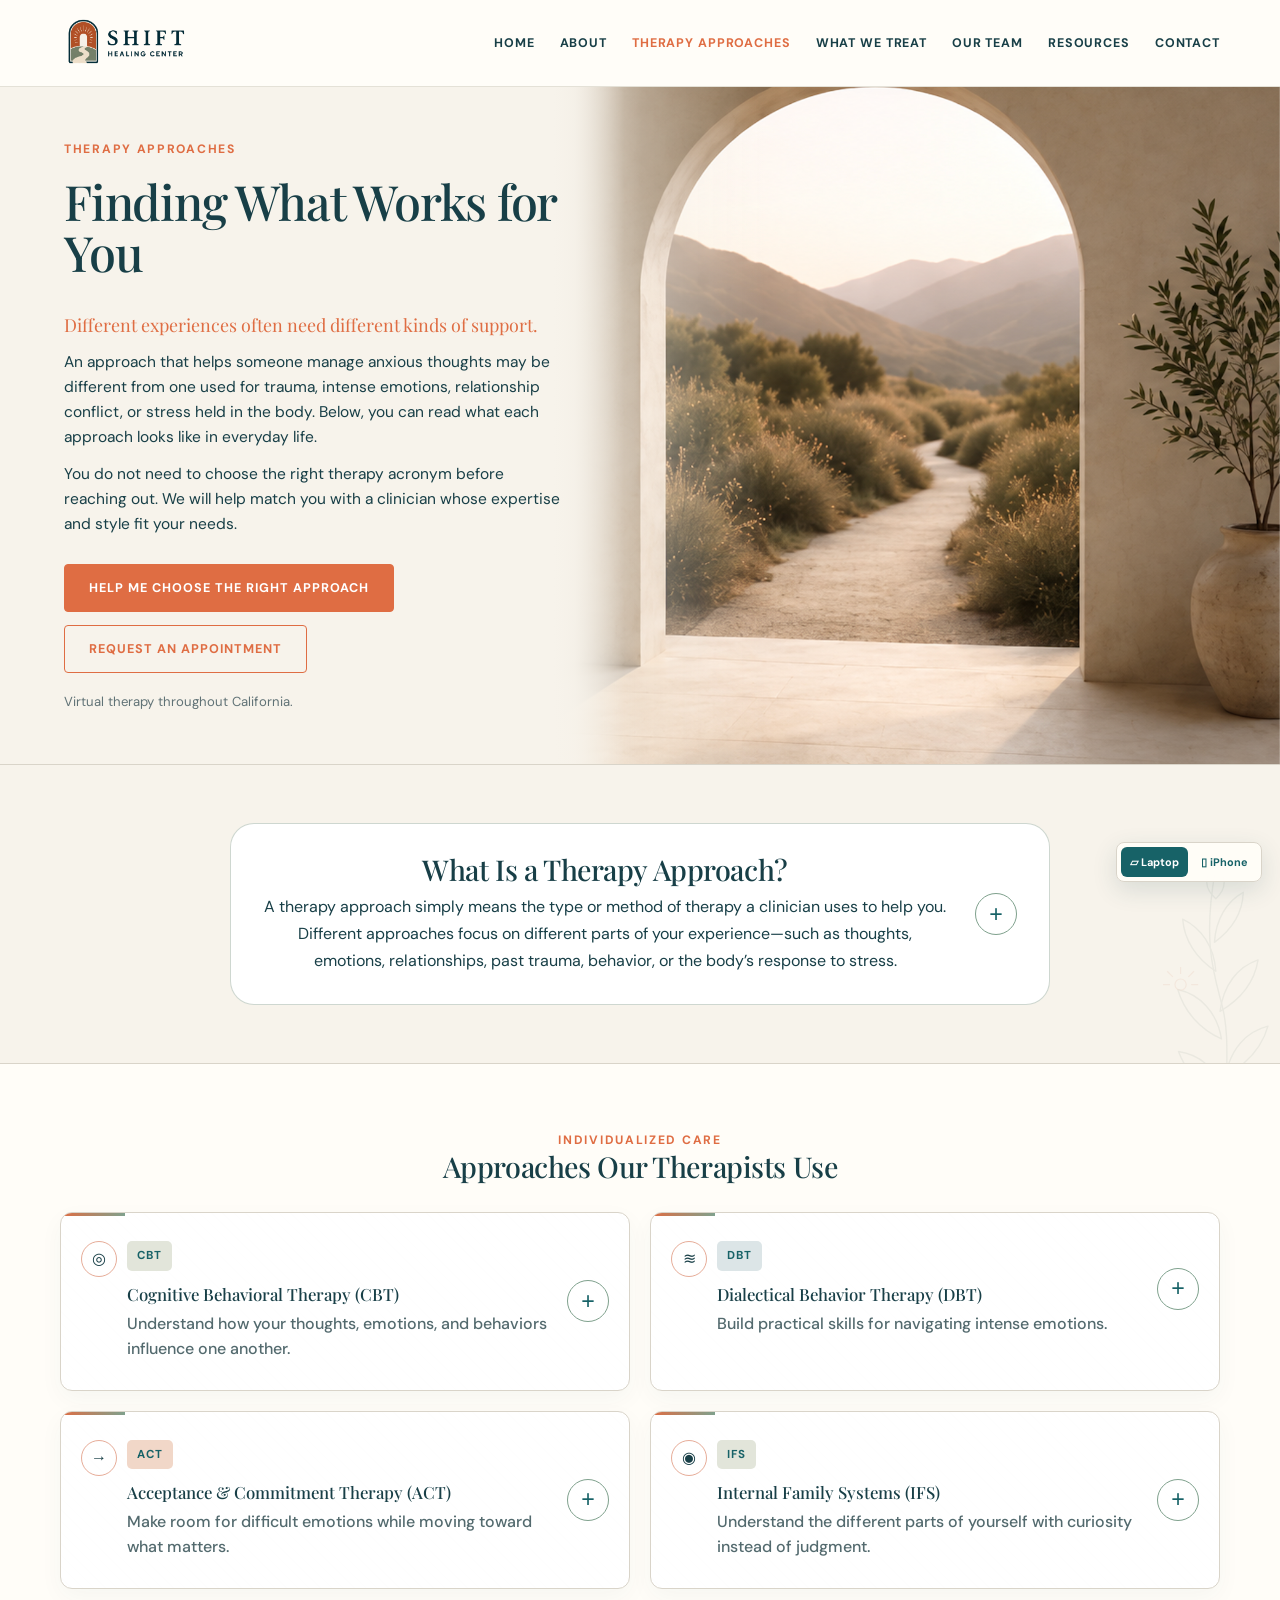
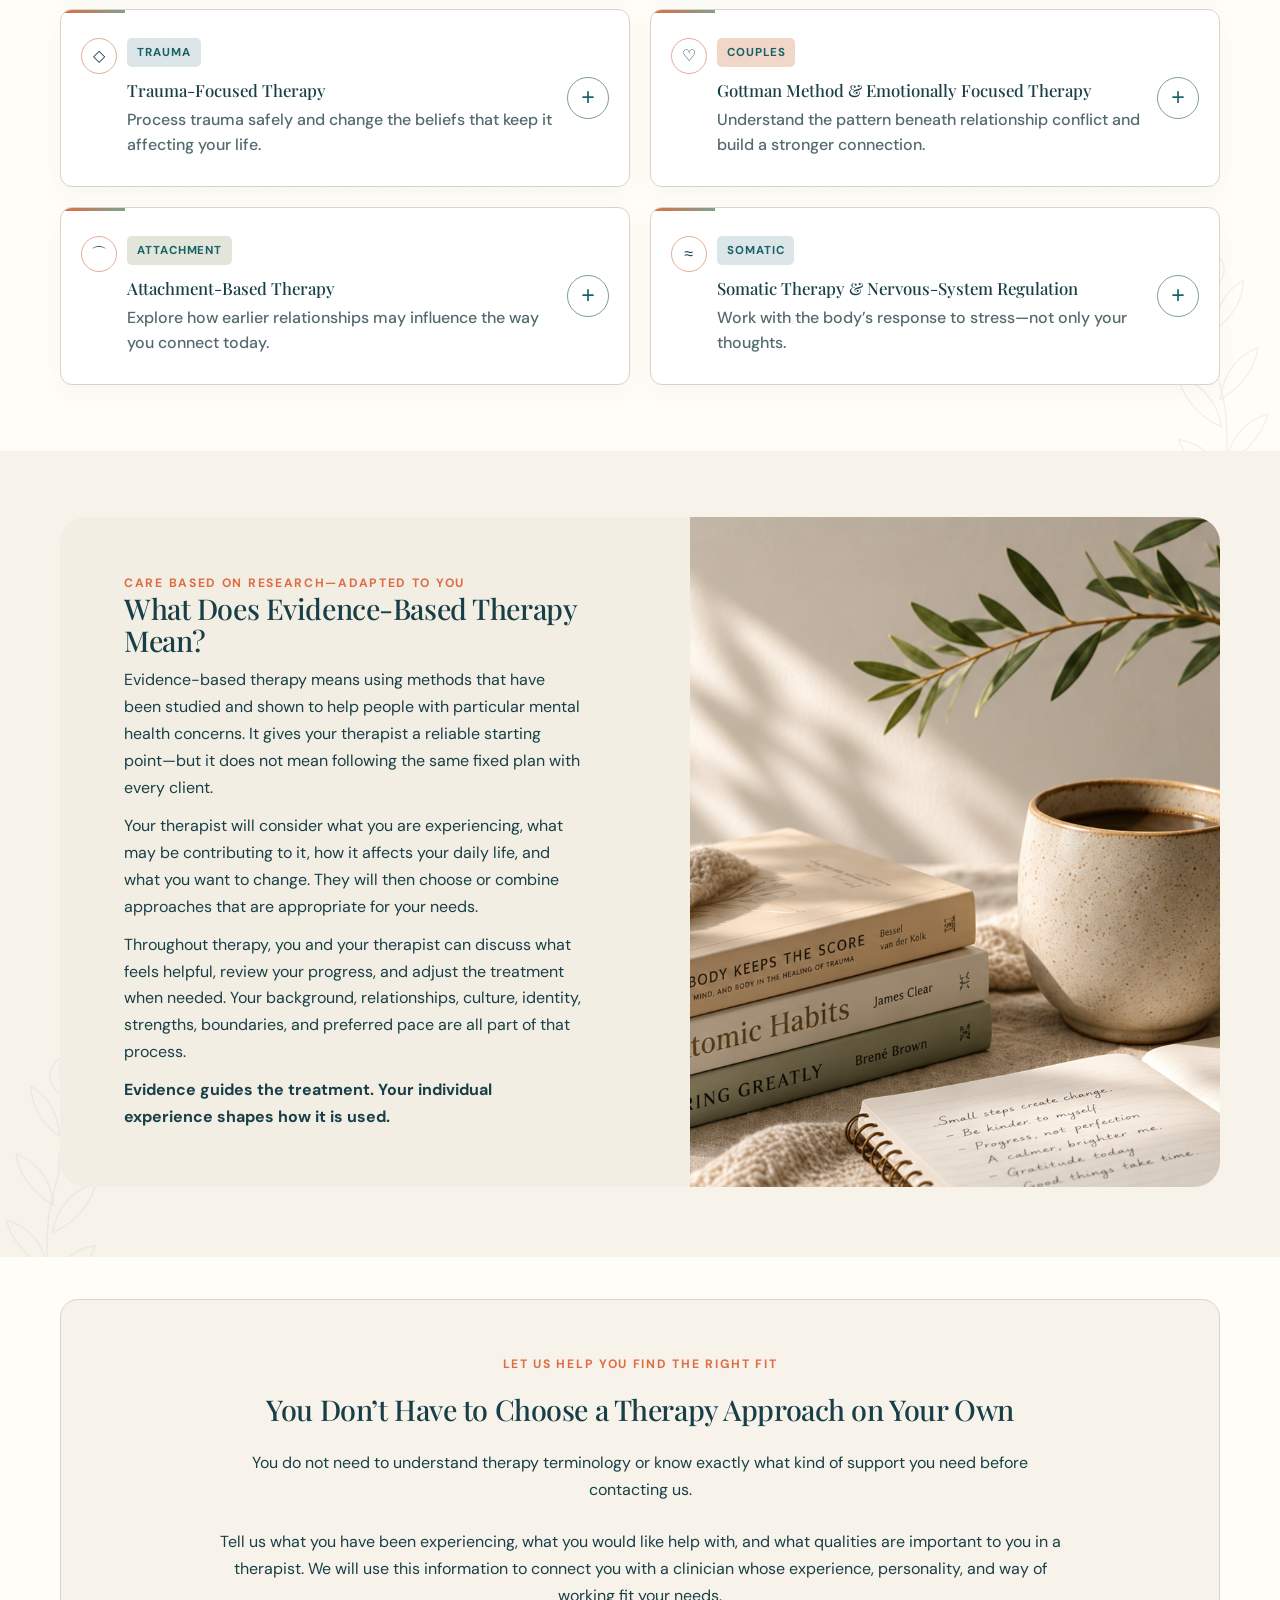
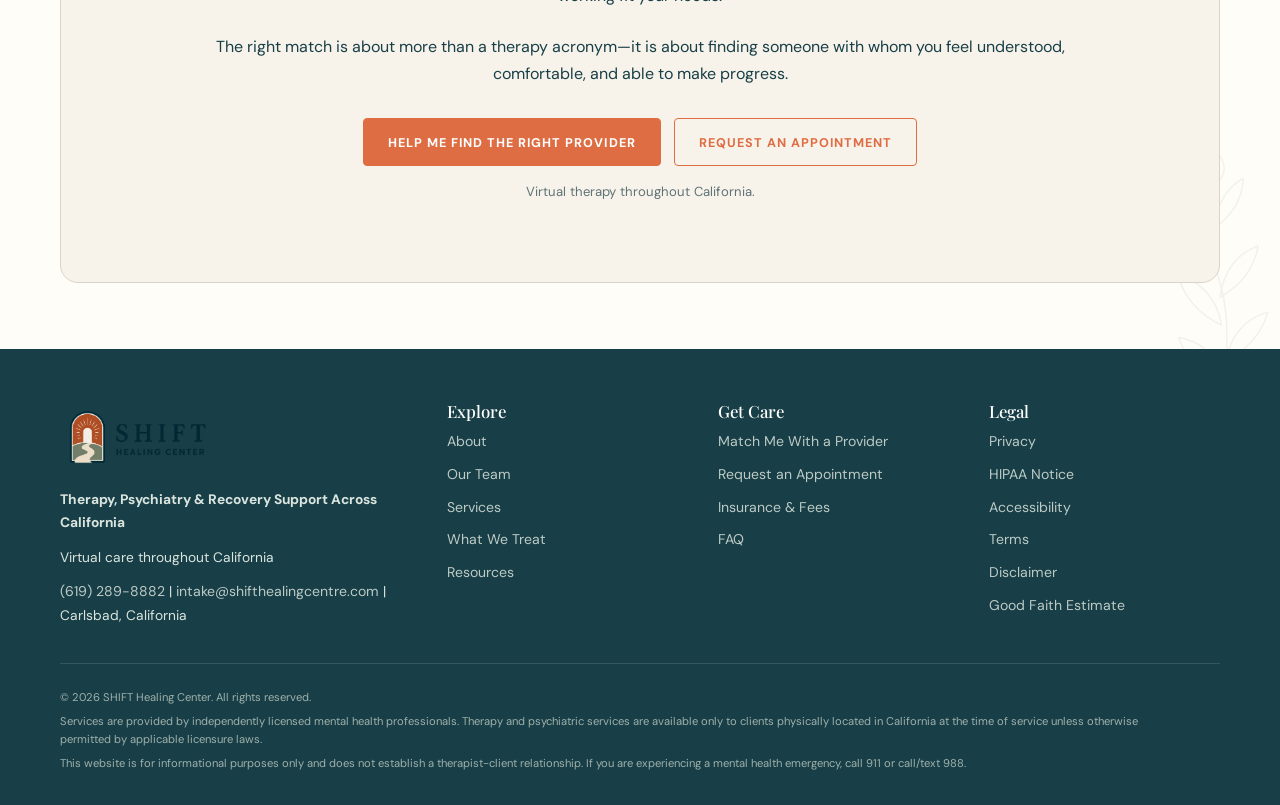
==== services.html @ 118eca36 "Add files via upload" ====
<!doctype html><html lang="en"><head><meta charset="UTF-8"><meta name="viewport" content="width=device-width,initial-scale=1"><meta name="description" content="Evidence-based therapy approaches personalized to you at SHIFT Healing Center."><title>Therapy Approaches | SHIFT Healing Center</title><link rel="stylesheet" href="styles.css"><style>
/* Therapy Approaches page only */
.approach-hero{padding:0;background:#f7f3eb}.approach-hero-grid{width:min(1600px,100%);min-height:620px;grid-template-columns:1fr 1.05fr;gap:0}.approach-hero-grid>div:first-child{position:relative;z-index:2;display:flex;flex-direction:column;justify-content:center;padding:52px clamp(34px,5vw,82px);background:linear-gradient(90deg,#f7f3eb 0%,#f7f3eb 82%,rgba(247,243,235,.86) 92%,rgba(247,243,235,0) 100%)}.approach-hero h1{max-width:680px;margin:17px 0 22px;font-size:clamp(2.7rem,3.8vw,4.25rem)!important;line-height:1.03}.approach-hero .lead{font-size:1.12rem}.approach-hero p{max-width:650px;font-size:.97rem;line-height:1.62}.approach-hero .actions{margin-top:27px}.approach-hero .availability{margin-top:18px;font-size:.82rem}.approach-hero .image-therapy{position:relative;z-index:1;width:calc(100% + 70px);margin-left:-70px;height:100%;min-height:620px;border-radius:0;background-image:linear-gradient(90deg,#f7f3eb 0%,rgba(247,243,235,.45) 12%,rgba(247,243,235,0) 29%),url('assets/3.png');background-position:center;background-size:cover;box-shadow:none}.intro-band{padding:58px 0}.therapy-intro{border:1px solid rgba(126,151,132,.38);border-radius:24px;background:#fff;padding:0 32px}.therapy-intro summary{position:relative;cursor:pointer;list-style:none;padding:30px 70px 30px 0}.therapy-intro summary::-webkit-details-marker{display:none}.therapy-intro h2{margin:0 0 8px}.therapy-intro .intro-summary{margin:0;max-width:850px}.therapy-intro .accordion-mark,.approach-card .accordion-mark{display:grid;place-items:center;width:42px;height:42px;border:1.5px solid var(--sage);border-radius:50%;line-height:1;position:absolute;right:0;top:50%;transform:translateY(-50%);font-family:Arial,sans-serif;font-size:1.45rem}.therapy-intro[open] .accordion-mark,.approach-card[open] .accordion-mark{transform:translateY(-50%) rotate(45deg)}.therapy-intro-body{padding:0 70px 30px 0;max-width:960px}.therapy-intro-body p{margin:0 0 16px}.approach-card summary{position:relative;padding-left:66px}.therapy-icon{position:absolute;left:20px;top:28px;display:grid;place-items:center;width:34px;height:34px;border:1px solid rgba(210,104,68,.55);border-radius:50%;color:var(--orange);font-size:1rem}.approach-card .accordion-mark{right:20px}.approach-body ul{margin:16px 0;padding-left:20px}.approach-body li{margin:7px 0;color:#526a6e}.approach-body p{margin-top:13px}.approach-body .closing{font-weight:600;color:var(--teal)}.approach-body .text-link{margin-top:17px}.evidence{padding-bottom:70px}.evidence .story-grid{align-items:stretch;overflow:hidden;border-radius:26px;background:#f3eee4}.evidence .story-grid>div:first-child{padding:56px clamp(30px,5vw,72px)}.evidence .image-detail{min-height:560px;height:100%;border-radius:0;background-image:url('assets/4.png');background-size:cover;background-position:center}.section:last-of-type{padding-top:42px}.section:last-of-type .cta-box{padding-top:54px;padding-bottom:54px}.section:last-of-type .cta-box .eyebrow{margin-bottom:20px}.section:last-of-type .cta-box h2{margin-bottom:24px}.section:last-of-type .cta-box p{max-width:850px;margin-left:auto;margin-right:auto}
.approach-card summary:before{position:absolute;left:20px;top:28px;display:grid;place-items:center;width:34px;height:34px;border:1px solid rgba(210,104,68,.55);border-radius:50%;color:var(--orange);font:1rem/1 Arial,sans-serif}.approach-card:nth-child(1) summary:before{content:'◎'}.approach-card:nth-child(2) summary:before{content:'≋'}.approach-card:nth-child(3) summary:before{content:'→'}.approach-card:nth-child(4) summary:before{content:'◉'}.approach-card:nth-child(5) summary:before{content:'◇'}.approach-card:nth-child(6) summary:before{content:'♡'}.approach-card:nth-child(7) summary:before{content:'⌒'}.approach-card:nth-child(8) summary:before{content:'≈'}
@media(max-width:900px){.approach-hero-grid{grid-template-columns:1fr;min-height:0}.approach-hero-grid>div:first-child{padding:46px 28px;background:linear-gradient(180deg,#f7f3eb 0%,#f7f3eb 88%,rgba(247,243,235,0) 100%)}.approach-hero .image-therapy{width:100%;margin:-25px 0 0;min-height:430px;background-image:linear-gradient(180deg,#f7f3eb 0%,rgba(247,243,235,0) 25%),url('assets/3.png')}.approach-grid{grid-template-columns:1fr}.evidence .story-grid{grid-template-columns:1fr}.evidence .image-detail{min-height:420px}}
@media(max-width:560px){.approach-hero-grid>div:first-child{padding:36px 20px}.approach-hero h1{font-size:2.35rem!important}.approach-hero .image-therapy{min-height:300px}.intro-band{padding:42px 0}.therapy-intro{padding:0 20px;border-radius:18px}.therapy-intro summary{padding:24px 52px 24px 0}.therapy-intro-body{padding:0 0 22px}.therapy-intro .accordion-mark{width:36px;height:36px}.approach-card summary{padding-left:54px}.therapy-icon{left:12px}.approach-card .accordion-mark{right:12px}.evidence .story-grid>div:first-child{padding:38px 24px}.evidence .image-detail{min-height:310px}.section:last-of-type{padding-top:34px}.section:last-of-type .cta-box{padding:38px 22px}}
</style><script>
document.addEventListener('DOMContentLoaded',()=>{
 const content=[
  [`<p>CBT helps you notice the connection between what you think, how you feel, and what you do. Patterns such as expecting the worst or avoiding situations can provide temporary relief while making anxiety stronger over time.</p><p>You and your therapist identify these patterns, examine whether thoughts are accurate or fear-based, and practise more balanced ways of responding. Sessions may include coping techniques, new behaviours, and skills to use between appointments.</p><p><b>CBT may be helpful for:</b></p><ul><li>Anxiety, panic, or frequent worry</li><li>Depression or low motivation</li><li>Low self-esteem or harsh self-criticism</li><li>Fears, avoidance, obsessive thinking, and stress</li></ul><p class="closing">The purpose is not forced positive thinking—it is seeing situations more clearly and choosing responses that support you.</p>`],
  [`<p>DBT can help when emotions become so strong that they feel difficult to understand, control, or express safely. You may react impulsively, shut down during conflict, or struggle to recover after something upsetting.</p><p>DBT teaches practical skills for regulating emotions, tolerating distress, staying present, communicating clearly, and setting boundaries without making a difficult situation worse.</p><p><b>DBT may be helpful for:</b></p><ul><li>Intense or rapidly changing emotions</li><li>Impulsive or self-destructive coping</li><li>Relationship conflict or fear of rejection</li><li>Difficulty calming down or expressing needs</li></ul><p class="closing">DBT does not teach you to ignore emotions. It helps you understand them and choose how to respond.</p>`],
  [`<p>ACT is based on the idea that fighting every painful thought or feeling can make life smaller. You may avoid relationships, opportunities, or decisions while waiting to feel completely confident or ready.</p><p>ACT helps you notice difficult experiences without automatically obeying them, identify what genuinely matters to you, and take realistic action toward those values.</p><p><b>ACT may be helpful for:</b></p><ul><li>Anxiety, overthinking, or depression</li><li>Perfectionism and fear of mistakes</li><li>Avoidance of difficult emotions</li><li>Chronic stress, uncertainty, or feeling stuck</li></ul><p class="closing">The goal is not to enjoy painful emotions, but to reduce how much control they have over your choices.</p>`],
  [`<p>IFS explores the different parts of you with curiosity. One part may want closeness while another fears being hurt; one may push you to work while another feels exhausted. These conflicts often developed as protection.</p><p>Your therapist helps you understand what critical, angry, avoidant, or vulnerable parts are trying to accomplish and supports them in responding in less extreme ways.</p><p><b>IFS may be helpful for:</b></p><ul><li>Inner conflict, shame, or self-criticism</li><li>Trauma or painful childhood experiences</li><li>Emotional numbness or confusing reactions</li><li>Repeated relationship patterns</li></ul><p class="closing">The goal is a calmer, more compassionate relationship with yourself and more freedom to respond by choice.</p>`],
  [`<p>Trauma can follow one frightening event or repeated experiences such as abuse, neglect, instability, discrimination, medical experiences, loss, or unsafe relationships.</p><p>Trauma-focused therapy explores how the past affects present emotions, beliefs, physical responses, and relationships. Your therapist works at a manageable pace and helps you build stability before processing painful material.</p><p><b>This approach may be helpful for:</b></p><ul><li>PTSD, flashbacks, nightmares, or unwanted memories</li><li>Feeling unsafe, numb, or disconnected</li><li>Shame or self-blame</li><li>Difficulty trusting or strong reactions to reminders</li></ul><p class="closing">You will not be expected to share every detail or relive an experience before you are ready.</p>`],
  [`<p>Couples often repeat the same conflict around communication, affection, parenting, money, trust, or responsibilities. One partner may pursue while the other withdraws, leaving both feeling rejected or alone.</p><p>The Gottman Method builds communication, friendship, conflict-management, and trust. Emotionally Focused Therapy identifies the fears and unmet needs beneath reactions and supports a safer emotional bond.</p><p><b>These approaches may help with:</b></p><ul><li>Recurring arguments or emotional distance</li><li>Trust, commitment, intimacy, or communication</li><li>Parenting, money, stress, grief, or transitions</li><li>Repair after betrayal or relationship injury</li></ul><p class="closing">Couples therapy is not about deciding who is right. It helps both partners change the cycle between them.</p>`],
  [`<p>Early relationships shape what we expect from closeness, trust, support, and conflict. If care was unavailable, unpredictable, critical, or unsafe, protective reactions may continue into adult relationships.</p><p>Attachment-based therapy helps you understand where these patterns came from and practise trust, boundaries, communication, and emotional closeness in safer ways.</p><p><b>This approach may be helpful for:</b></p><ul><li>Fear of rejection or abandonment</li><li>Difficulty trusting or asking for support</li><li>Becoming overly dependent or emotionally distant</li><li>Repeated patterns and discomfort with vulnerability</li></ul><p class="closing">The goal is not to blame the past, but to develop more flexible ways of connecting now.</p>`],
  [`<p>Stress and trauma affect more than thoughts. They can change breathing, muscle tension, heart rate, digestion, sleep, energy, and the ability to feel safe.</p><p>Somatic therapy helps you recognise activation or shutdown in the body. Sessions may use grounding, breathing, gentle movement, sensory awareness, or ways to return to a more settled state.</p><p><b>This approach may be helpful for:</b></p><ul><li>Physical tension, panic, or a racing heart</li><li>Feeling constantly alert or unable to relax</li><li>Freezing, shutdown, numbness, or disconnection</li><li>Sleep problems and physical trauma responses</li></ul><p class="closing">You remain in control while physical responses are explored gradually and without force.</p>`]
 ];
 document.querySelectorAll('.approach-card .approach-body').forEach((body,index)=>{const link=body.querySelector('a');body.innerHTML=content[index][0];if(link){link.className='text-link';body.appendChild(link);}});
});
</script></head><body>
<header class="site-header"><div class="container nav"><a class="logo" href="index.html"><img class="brand-logo" src="assets/logo.png" alt="SHIFT Healing Center"></a><button class="menu-toggle" aria-label="Open menu" aria-expanded="false">☰</button><nav class="nav-links"><a href="index.html">Home</a><a href="about.html">About</a><a class="active" href="services.html">Therapy Approaches</a><a href="specialties.html">What We Treat</a><a href="team.html">Our Team</a><a href="resources.html">Resources</a><a href="contact.html">Contact</a></nav><a class="btn" href="contact.html">Get started</a></div></header>
<main><section class="approach-hero"><div class="approach-hero-grid"><div><div class="eyebrow">Therapy Approaches</div><h1>Finding What Works for You</h1><p class="lead">Different experiences often need different kinds of support.</p><p>An approach that helps someone manage anxious thoughts may be different from one used for trauma, intense emotions, relationship conflict, or stress held in the body. Below, you can read what each approach looks like in everyday life.</p><p>You do not need to choose the right therapy acronym before reaching out. We will help match you with a clinician whose expertise and style fit your needs.</p><div class="actions"><a class="btn" href="contact.html">Help Me Choose the Right Approach</a><a class="btn outline" href="contact.html">Request an Appointment</a></div><p class="availability">Virtual therapy throughout California.</p></div><div class="numbered-image image-therapy" role="img" aria-label="A calm therapy setting"></div></div></section>
<section class="intro-band"><div class="container narrow"><details class="therapy-intro"><summary><h2>What Is a Therapy Approach?</h2><p class="intro-summary">A therapy approach simply means the type or method of therapy a clinician uses to help you. Different approaches focus on different parts of your experience—such as thoughts, emotions, relationships, past trauma, behavior, or the body’s response to stress.</p><span class="accordion-mark" aria-hidden="true">+</span></summary><div class="therapy-intro-body"><p>For example, a military veteran affected by traumatic experiences may benefit from trauma-focused therapy, while someone struggling with constant worry may find CBT helpful. A couple experiencing repeated conflict may need a relationship-based approach, while someone who feels overwhelmed by intense emotions may benefit from DBT.</p><p>These are only examples. People with similar difficulties may need different support depending on their experiences, personality, goals, and current situation. Your therapist may use one approach, combine several, or adjust your treatment as your needs change.</p><p><b>You do not need to know which type of therapy to choose.</b> Tell us what you are going through, and we will help you find a therapist and approach that feel right for you.</p></div></details></div></section>
<section class="section"><div class="container"><div class="section-title"><div class="eyebrow">Individualized care</div><h2>Approaches Our Therapists Use</h2></div><div class="approach-grid">
<details class="approach-card"><summary><span class="method">CBT</span><h3>Cognitive Behavioral Therapy (CBT)</h3><h4>Understand how your thoughts, emotions, and behaviors influence one another.</h4><span class="accordion-mark" aria-hidden="true">+</span></summary><div class="approach-body"><p>CBT helps you recognize unhelpful patterns, develop more balanced ways of thinking, and practice responses that better support your goals.</p><p class="helpful"><b>Often helpful for:</b> Anxiety • Panic • Depression • Stress • Perfectionism • Low self-worth</p><a href="contact.html">Learn About CBT →</a></div></details>
<details class="approach-card"><summary><span class="method">DBT</span><h3>Dialectical Behavior Therapy (DBT)</h3><h4>Build practical skills for navigating intense emotions.</h4><span class="accordion-mark" aria-hidden="true">+</span></summary><div class="approach-body"><p>DBT combines acceptance with change. It offers concrete tools for managing distress, regulating emotions, communicating effectively, and responding more intentionally.</p><p class="helpful"><b>Often helpful for:</b> Emotional overwhelm • Impulsivity • Relationship conflict • Distress tolerance • Mood instability</p><a href="contact.html">Learn About DBT →</a></div></details>
<details class="approach-card"><summary><span class="method">ACT</span><h3>Acceptance &amp; Commitment Therapy (ACT)</h3><h4>Make room for difficult emotions while moving toward what matters.</h4><span class="accordion-mark" aria-hidden="true">+</span></summary><div class="approach-body"><p>ACT helps you respond differently to uncomfortable thoughts and feelings so they no longer have to control your choices. The focus is on flexibility, values, and meaningful action.</p><p class="helpful"><b>Often helpful for:</b> Anxiety • Depression • Burnout • Avoidance • Grief • Life transitions</p><a href="contact.html">Learn About ACT →</a></div></details>
<details class="approach-card"><summary><span class="method">IFS</span><h3>Internal Family Systems (IFS)</h3><h4>Understand the different parts of yourself with curiosity instead of judgment.</h4><span class="accordion-mark" aria-hidden="true">+</span></summary><div class="approach-body"><p>IFS-informed therapy explores how protective patterns developed and what they may be trying to accomplish. This can create greater self-compassion, clarity, and internal balance.</p><p class="helpful"><b>Often helpful for:</b> Trauma • Shame • Self-criticism • Attachment wounds • Identity • Emotional avoidance</p><a href="contact.html">Learn About IFS →</a></div></details>
<details class="approach-card"><summary><span class="method">TRAUMA</span><h3>Trauma-Focused Therapy</h3><h4>Process trauma safely and change the beliefs that keep it affecting your life.</h4><span class="accordion-mark" aria-hidden="true">+</span></summary><div class="approach-body"><p>Our clinicians may use Cognitive Processing Therapy (CPT), Trauma-Focused CBT, EMDR, or an integrated trauma-informed approach based on your age, experiences, symptoms, and readiness.</p><p class="helpful"><b>Often helpful for:</b> PTSD • Complex trauma • Childhood trauma • Trauma-related guilt or shame • Avoidance • Feeling unsafe</p><a href="specialties.html">Explore Trauma Treatment →</a></div></details>
<details class="approach-card"><summary><span class="method">COUPLES</span><h3>Gottman Method &amp; Emotionally Focused Therapy</h3><h4>Understand the pattern beneath relationship conflict and build a stronger connection.</h4><span class="accordion-mark" aria-hidden="true">+</span></summary><div class="approach-body"><p>These evidence-based couples approaches help partners improve communication, manage conflict, repair emotional injuries, and create greater trust and security.</p><p class="helpful"><b>Often helpful for:</b> Recurring arguments • Emotional distance • Trust concerns • Intimacy • Attachment injuries • Relationship repair</p><a href="contact.html">Explore Couples Therapy →</a></div></details>
<details class="approach-card"><summary><span class="method">ATTACHMENT</span><h3>Attachment-Based Therapy</h3><h4>Explore how earlier relationships may influence the way you connect today.</h4><span class="accordion-mark" aria-hidden="true">+</span></summary><div class="approach-body"><p>Attachment-based therapy helps you understand patterns involving trust, closeness, boundaries, vulnerability, and emotional safety—without assuming your past has to determine your future.</p><p class="helpful"><b>Often helpful for:</b> Relationship patterns • Fear of abandonment • People-pleasing • Difficulty trusting • Childhood wounds • Self-worth</p><a href="contact.html">Learn About Attachment-Based Therapy →</a></div></details>
<details class="approach-card"><summary><span class="method">SOMATIC</span><h3>Somatic Therapy &amp; Nervous-System Regulation</h3><h4>Work with the body’s response to stress—not only your thoughts.</h4><span class="accordion-mark" aria-hidden="true">+</span></summary><div class="approach-body"><p>Somatic and nervous-system-informed approaches help you notice physical responses, regulate emotional activation, and build a greater sense of safety and resilience.</p><p class="helpful"><b>Often helpful for:</b> Trauma responses • Anxiety • Panic • Chronic stress • Burnout • Emotional shutdown or overwhelm</p><a href="contact.html">Learn About Somatic Therapy →</a></div></details>
</div></div></section>
<section class="section evidence"><div class="container story-grid"><div><div class="eyebrow">Care Based on Research—Adapted to You</div><h2>What Does Evidence-Based Therapy Mean?</h2><p>Evidence-based therapy means using methods that have been studied and shown to help people with particular mental health concerns. It gives your therapist a reliable starting point—but it does not mean following the same fixed plan with every client.</p><p>Your therapist will consider what you are experiencing, what may be contributing to it, how it affects your daily life, and what you want to change. They will then choose or combine approaches that are appropriate for your needs.</p><p>Throughout therapy, you and your therapist can discuss what feels helpful, review your progress, and adjust the treatment when needed. Your background, relationships, culture, identity, strengths, boundaries, and preferred pace are all part of that process.</p><p><b>Evidence guides the treatment. Your individual experience shapes how it is used.</b></p></div><div class="numbered-image image-detail" role="img" aria-label="Warm therapeutic environment"></div></div></section>
<section class="section"><div class="container"><div class="cta-box"><div class="eyebrow">Let Us Help You Find the Right Fit</div><h2>You Don’t Have to Choose a Therapy Approach on Your Own</h2><p>You do not need to understand therapy terminology or know exactly what kind of support you need before contacting us.</p><p>Tell us what you have been experiencing, what you would like help with, and what qualities are important to you in a therapist. We will use this information to connect you with a clinician whose experience, personality, and way of working fit your needs.</p><p>The right match is about more than a therapy acronym—it is about finding someone with whom you feel understood, comfortable, and able to make progress.</p><div class="actions" style="justify-content:center"><a class="btn" href="team.html">Help Me Find the Right Provider</a><a class="btn outline" href="contact.html">Request an Appointment</a></div><p class="availability">Virtual therapy throughout California.</p></div></div></section></main>

<footer class="site-footer"><div class="container"><div class="footer-grid footer-grid-expanded"><div><img class="brand-logo" src="assets/logo.png" alt="SHIFT Healing Center"><p><b>Therapy, Psychiatry &amp; Recovery Support Across California</b></p><p>Virtual care throughout California</p><p><a href="tel:+16192898882">(619) 289-8882</a> | <a href="mailto:intake@shifthealingcentre.com">intake@shifthealingcentre.com</a> | Carlsbad, California</p></div><div><h3>Explore</h3><a href="about.html">About</a><a href="team.html">Our Team</a><a href="services.html">Services</a><a href="specialties.html">What We Treat</a><a href="resources.html">Resources</a></div><div><h3>Get Care</h3><a href="contact.html">Match Me With a Provider</a><a href="contact.html">Request an Appointment</a><a href="about.html#fees">Insurance &amp; Fees</a><a href="about.html#faq">FAQ</a></div><div><h3>Legal</h3><a href="#">Privacy</a><a href="#">HIPAA Notice</a><a href="#">Accessibility</a><a href="#">Terms</a><a href="#">Disclaimer</a><a href="#">Good Faith Estimate</a></div></div><div class="footer-disclaimer"><p>© 2026 SHIFT Healing Center. All rights reserved.</p><p>Services are provided by independently licensed mental health professionals. Therapy and psychiatric services are available only to clients physically located in California at the time of service unless otherwise permitted by applicable licensure laws.</p><p>This website is for informational purposes only and does not establish a therapist-client relationship. If you are experiencing a mental health emergency, call 911 or call/text 988.</p></div></div></footer><script src="script.js"></script></body></html>
---- styles.css ----
@import url('https://fonts.googleapis.com/css2?family=DM+Sans:wght@400;500;600&family=Playfair+Display:wght@500;600&display=swap');

:root{--cream:#f7f3eb;--paper:#fffdf8;--teal:#204f52;--ink:#213b43;--terracotta:#c96f4e;--sage:#99aa9d;--sand:#e9dcc9;--line:#d9d4c9;--gold:#c6a56a;--radius:18px;--shadow:0 16px 50px rgba(32,79,82,.09)}
*{box-sizing:border-box}html{scroll-behavior:smooth}body{margin:0;background:var(--paper);color:var(--ink);font-family:"DM Sans",sans-serif;font-size:16px;line-height:1.65}img,iframe{max-width:100%;display:block}a{color:inherit;text-decoration:none}button,input,textarea{font:inherit}.container{width:min(1160px,calc(100% - 40px));margin:auto}.eyebrow{color:var(--terracotta);font-size:.76rem;font-weight:700;letter-spacing:.14em;text-transform:uppercase}.display,h1,h2,h3{font-family:"Playfair Display",serif;line-height:1.08;font-weight:500;margin:0}h1{font-size:clamp(2.8rem,5.5vw,5.8rem)}h2{font-size:clamp(2rem,3.6vw,3.6rem)}h3{font-size:1.42rem}p{margin:.7rem 0 0}.muted{color:#607276}.section{padding:90px 0}.section-title{text-align:center;max-width:700px;margin:0 auto 42px}.section-title p{max-width:570px;margin:14px auto 0}.btn{display:inline-flex;align-items:center;justify-content:center;min-height:48px;padding:0 24px;border:1px solid var(--terracotta);border-radius:4px;background:var(--terracotta);color:#fff;font-weight:700;font-size:.78rem;letter-spacing:.08em;text-transform:uppercase;transition:.25s}.btn:hover{transform:translateY(-2px);box-shadow:0 8px 22px rgba(201,111,78,.25)}.btn.outline{background:transparent;color:var(--terracotta)}.btn.teal{background:var(--teal);border-color:var(--teal)}

.site-header{position:sticky;top:0;z-index:20;background:rgba(255,253,248,.94);border-bottom:1px solid rgba(217,212,201,.7);backdrop-filter:blur(12px)}.nav{min-height:86px;display:flex;align-items:center;justify-content:space-between;gap:24px}.logo{display:flex;align-items:center;gap:11px;min-width:190px}.logo-mark{width:40px;height:52px;border:2px solid var(--teal);border-radius:20px 20px 2px 2px;display:grid;place-items:center;color:var(--terracotta);font-family:"Playfair Display",serif;font-size:1.4rem}.logo-text strong{font-family:"Playfair Display",serif;font-size:1.35rem;letter-spacing:.24em}.logo-text small{display:block;color:var(--sage);font-size:.55rem;letter-spacing:.28em}.nav-links{display:flex;align-items:center;gap:25px;font-size:.72rem;font-weight:700;letter-spacing:.07em;text-transform:uppercase}.nav-links a:hover,.nav-links a.active{color:var(--terracotta)}.menu-toggle{display:none;border:0;background:none;font-size:1.7rem;color:var(--teal)}

.hero{position:relative;overflow:hidden;background:linear-gradient(90deg,var(--paper) 0 43%,rgba(255,253,248,.74) 56%,transparent 72%),linear-gradient(120deg,#cbd1c1,#e6d6bf 60%,#a88e70);min-height:690px;display:flex;align-items:center}.hero:after{content:"HERO IMAGE SPACE • replace background in styles.css";position:absolute;right:4%;bottom:25px;color:rgba(33,59,67,.55);font-size:.7rem;letter-spacing:.12em}.hero-copy{position:relative;z-index:2;width:min(600px,58%);padding:90px 0}.hero h1{margin:18px 0 24px}.hero p{font-size:1.08rem;max-width:530px}.actions{display:flex;gap:13px;flex-wrap:wrap;margin-top:30px}.trust-strip{background:#f0eee7;border-top:1px solid var(--line);border-bottom:1px solid var(--line)}.trust-grid{display:grid;grid-template-columns:repeat(4,1fr)}.trust-item{padding:25px 20px;text-align:center;border-right:1px solid var(--line);font-size:.82rem}.trust-item:last-child{border:0}.trust-item b{display:block;color:var(--teal);font-family:"Playfair Display",serif;font-size:1rem}.trust-icon{font-size:1.55rem;color:var(--terracotta)}

.story-grid{display:grid;grid-template-columns:1.05fr .95fr;gap:70px;align-items:center}.video-wrap{position:relative;aspect-ratio:16/10;border-radius:var(--radius);overflow:hidden;background:linear-gradient(135deg,#e4ded1,#aebbad 50%,#ca7654);box-shadow:var(--shadow)}.video-wrap iframe{width:100%;height:100%;border:0}.video-placeholder{height:100%;display:grid;place-items:center;text-align:center;color:var(--teal);padding:30px}.play{width:76px;height:76px;border-radius:50%;background:var(--teal);color:#fff;display:grid;place-items:center;margin:0 auto 16px;font-size:1.8rem;padding-left:5px}.story-copy h2{margin:13px 0 20px}.services{background:var(--cream)}.card-grid{display:grid;grid-template-columns:repeat(3,1fr);gap:18px}.card{background:var(--paper);border:1px solid var(--line);padding:34px;border-radius:10px;transition:.25s}.card:hover{transform:translateY(-5px);box-shadow:var(--shadow)}.card-icon{width:58px;height:58px;border:1px solid var(--sage);border-radius:50%;display:grid;place-items:center;color:var(--terracotta);font-size:1.5rem;margin-bottom:22px}.text-link{display:inline-block;margin-top:18px;color:var(--terracotta);font-size:.74rem;font-weight:700;letter-spacing:.08em;text-transform:uppercase}

.process{background:linear-gradient(90deg,#ece9df,#f8f4eb,#ece9df)}.steps{display:grid;grid-template-columns:repeat(4,1fr);gap:20px;counter-reset:step}.step{text-align:center;position:relative}.step:not(:last-child):after{content:"";position:absolute;top:36px;left:65%;width:70%;border-top:1px dashed var(--sage)}.step-circle{width:76px;height:76px;border:1px solid var(--sage);background:var(--paper);border-radius:50%;display:grid;place-items:center;margin:0 auto 16px;color:var(--teal);font-family:"Playfair Display",serif;font-size:1.6rem}.tags{display:flex;flex-wrap:wrap;justify-content:center;gap:10px}.tag{border:1px solid var(--line);border-radius:999px;padding:8px 17px;background:var(--paper);font-size:.82rem}.split{display:grid;grid-template-columns:1fr 1fr;min-height:520px}.image-space{background:linear-gradient(135deg,#b9b9a7,#e6d6bf 55%,#9da58e);display:grid;place-items:center;color:rgba(33,59,67,.65);font-size:.72rem;letter-spacing:.11em;text-transform:uppercase;padding:30px;text-align:center}.split-copy{padding:70px clamp(30px,7vw,100px);display:flex;flex-direction:column;justify-content:center}.split-copy h2{margin:12px 0 20px}.cta-box{border:1px solid var(--line);border-radius:var(--radius);padding:55px;text-align:center;background:var(--cream);position:relative;overflow:hidden}.cta-box p{max-width:650px;margin:15px auto 25px}.site-footer{background:var(--ink);color:#dbe5df;padding:52px 0 25px}.footer-grid{display:grid;grid-template-columns:1.5fr repeat(3,1fr);gap:40px}.site-footer h3{color:#fff;font-size:1.1rem}.site-footer a{display:block;margin-top:9px;color:#bdcac5;font-size:.88rem}.copyright{border-top:1px solid rgba(255,255,255,.12);margin-top:36px;padding-top:20px;font-size:.78rem;color:#9fb0ab}

.page-hero{padding:105px 0;background:linear-gradient(120deg,var(--cream),#e2d7c8);text-align:center}.page-hero p{max-width:640px;margin:18px auto 0}.content-card{max-width:850px;margin:auto;background:#fff;border:1px solid var(--line);border-radius:var(--radius);padding:clamp(30px,5vw,70px);box-shadow:var(--shadow)}.contact-form{display:grid;gap:15px;margin-top:25px}.contact-form input,.contact-form textarea{width:100%;border:1px solid var(--line);background:#fffdf8;padding:14px 16px}.contact-form textarea{min-height:150px;resize:vertical}

@media(max-width:900px){.menu-toggle{display:block}.nav-links{display:none;position:absolute;top:86px;left:0;right:0;background:var(--paper);padding:25px 20px;flex-direction:column;align-items:flex-start;border-bottom:1px solid var(--line)}.nav-links.open{display:flex}.nav .btn{display:none}.hero{min-height:610px;background:linear-gradient(90deg,rgba(255,253,248,.94),rgba(255,253,248,.75)),linear-gradient(120deg,#cbd1c1,#e6d6bf)}.hero-copy{width:100%;max-width:650px}.story-grid,.split{grid-template-columns:1fr}.split .image-space{min-height:360px}.card-grid{grid-template-columns:1fr}.trust-grid{grid-template-columns:1fr 1fr}.trust-item:nth-child(2){border-right:0}.steps{grid-template-columns:1fr 1fr}.step:after{display:none}.footer-grid{grid-template-columns:1fr 1fr}}
@media(max-width:560px){.container{width:min(100% - 28px,1160px)}.section{padding:65px 0}.hero{min-height:auto}.hero-copy{padding:75px 0}.actions .btn{width:100%}.trust-grid,.steps,.footer-grid{grid-template-columns:1fr}.trust-item{border-right:0;border-bottom:1px solid var(--line)}.cta-box{padding:36px 20px}.logo-text strong{font-size:1.08rem}}

/* Official SHIFT logo */
.nav{min-height:98px}.logo{min-width:155px}.brand-logo{display:block;width:132px;height:82px;object-fit:contain}.site-footer .brand-logo{width:155px;height:auto}.site-footer .logo{min-width:0}
@media(max-width:900px){.nav-links{top:98px}}

/* Homepage copy refinements */
.hero-intro{color:var(--terracotta);font-family:"Playfair Display",serif;font-size:1.35rem;line-height:1.35}
.availability{margin-top:22px;color:#607276;font-size:.82rem}
.hero h1{font-size:clamp(2.55rem,4.8vw,5rem)}
.video-fallback{position:relative;width:100%;height:100%;display:block;background:#172126;color:#fff;overflow:hidden}.video-fallback img{width:100%;height:100%;object-fit:cover;opacity:.68}.video-fallback-play{position:absolute;left:50%;top:45%;transform:translate(-50%,-50%);width:76px;height:76px;border-radius:50%;display:grid;place-items:center;padding-left:5px;background:var(--terracotta);font-size:1.8rem;box-shadow:0 10px 30px rgba(0,0,0,.24)}.video-fallback strong{position:absolute;left:50%;top:68%;transform:translateX(-50%);white-space:nowrap;text-transform:uppercase;letter-spacing:.08em;font-size:.8rem}

/* Consistent responsive typography */
body{font-size:1rem;line-height:1.68}h1{font-size:clamp(2.65rem,5vw,4.9rem);line-height:1.02;letter-spacing:-.025em}h2{font-size:clamp(2rem,3.2vw,3.15rem);line-height:1.1;letter-spacing:-.015em}h3{font-size:clamp(1.3rem,1.8vw,1.65rem);line-height:1.2}h4{margin:.65rem 0 0;font-size:1rem;line-height:1.5;font-weight:600}.hero p,.approach-hero p,.contact-copy p{max-width:44rem}.nav-links{font-size:.78rem}.section-title p,.muted{font-size:.98rem}.btn{font-size:.79rem}

/* Numbered image order: home 1–2, approaches 3–4, specialties 5, team 6, resources 7, contact 8 */
.hero{background-image:linear-gradient(90deg,var(--paper) 0 43%,rgba(255,253,248,.74) 56%,transparent 72%),url('assets/1.png'),linear-gradient(120deg,#cbd1c1,#e6d6bf 60%,#a88e70);background-position:center;background-size:cover}.split>.image-space{background-image:linear-gradient(rgba(32,79,82,.05),rgba(32,79,82,.05)),url('assets/2.png'),linear-gradient(135deg,#b9b9a7,#e6d6bf);background-position:center;background-size:cover;font-size:0}.numbered-image{min-height:430px;border-radius:var(--radius);background-color:var(--sand);background-position:center;background-size:cover;box-shadow:var(--shadow);display:grid;place-items:center}.numbered-image span{padding:8px 12px;border-radius:4px;background:rgba(255,253,248,.86);color:var(--teal);font-size:.72rem;letter-spacing:.1em}.image-therapy{background-image:url('assets/3.png'),linear-gradient(135deg,#d9d0c2,#9eaa94)}.image-detail{background-image:url('assets/4.png'),linear-gradient(135deg,#d9d0c2,#c77755)}body[data-page="specialties"] .image-space{background-image:url('assets/5.png'),linear-gradient(135deg,#d9d0c2,#9eaa94);background-size:cover;background-position:center;font-size:0}body[data-page="team"] .image-space{background-image:url('assets/6.png'),linear-gradient(135deg,#d9d0c2,#9eaa94);background-size:cover;background-position:center;font-size:0}body[data-page="resources"] .image-space{background-image:url('assets/7.png'),linear-gradient(135deg,#d9d0c2,#9eaa94);background-size:cover;background-position:center;font-size:0}.contact-photo{background-image:url('assets/8.png'),linear-gradient(135deg,#d9d0c2,#a58e70);border-radius:0;box-shadow:none;height:100%;min-height:650px}

/* Therapy approaches */
.approach-hero{padding:76px 0;background:linear-gradient(105deg,#fffdf8 0%,#f7f3eb 55%,#e8dccb 100%)}.approach-hero-grid{display:grid;grid-template-columns:1.05fr .95fr;gap:55px;align-items:center}.approach-hero h1{margin:16px 0 24px}.lead{color:var(--terracotta);font-family:"Playfair Display",serif;font-size:1.28rem;line-height:1.4}.intro-band{padding:64px 0;text-align:center;background:var(--cream);border-block:1px solid var(--line)}.narrow{max-width:820px}.intro-band p{margin:15px auto 0}.approach-grid{display:grid;grid-template-columns:1fr 1fr;gap:20px}.approach-card{position:relative;padding:32px;border:1px solid var(--line);border-radius:12px;background:#fff;box-shadow:0 8px 24px rgba(32,79,82,.04)}.approach-card:nth-child(3n+2) .method{background:#dce5e7}.approach-card:nth-child(3n) .method{background:#f1d7c8}.method{display:inline-block;margin-bottom:14px;padding:5px 10px;border-radius:5px;background:#e2e5da;color:var(--teal);font-size:.72rem;font-weight:700;letter-spacing:.08em}.approach-card p{font-size:.95rem}.approach-card .helpful{padding-top:14px;border-top:1px solid var(--line);color:#607276}.approach-card>a{display:inline-block;margin-top:16px;color:var(--terracotta);font-size:.76rem;font-weight:700;letter-spacing:.07em;text-transform:uppercase}.evidence{background:var(--cream)}

/* Contact */
.contact-hero{padding:72px 0;background:linear-gradient(110deg,#fffdf8,#f4ede2)}.contact-layout{display:grid;grid-template-columns:.9fr 1fr .55fr;gap:38px;align-items:stretch}.contact-copy{padding:30px 0}.contact-copy h1{margin:16px 0 24px;font-size:clamp(2.6rem,4vw,4rem)}.contact-points{list-style:none;padding:14px 0 0;margin:25px 0 0}.contact-points li{padding:15px 0;border-bottom:1px solid var(--line)}.contact-points b,.contact-points span{display:block}.contact-points span{color:#607276;font-size:.9rem}.inquiry-card{padding:34px;border-radius:24px;background:rgba(255,255,255,.94);box-shadow:var(--shadow)}.inquiry-card h2{margin:8px 0;font-size:1.85rem}.form-row{display:grid;grid-template-columns:1fr 1fr;gap:12px}.contact-form label{font-size:.86rem;font-weight:600}.contact-form input,.contact-form textarea,.contact-form select{display:block;width:100%;margin-top:5px;border:1px solid var(--line);background:#fffdf8;padding:13px 14px;color:var(--ink)}.contact-form select{min-height:49px}.contact-form .btn{width:100%}.contact-bottom{background:var(--cream)}.contact-bottom-grid{display:grid;grid-template-columns:1fr 1fr;gap:30px}.crisis-box{padding:36px;border-radius:14px;background:#f2ded4}.crisis-box h3{margin-top:10px}

@media(max-width:1050px){.contact-layout{grid-template-columns:1fr 1fr}.contact-photo{grid-column:1/-1;min-height:340px}.nav-links{gap:15px;font-size:.7rem}.brand-logo{width:115px}}
@media(max-width:760px){body{font-size:1rem}h1,.hero h1{font-size:clamp(2.35rem,11vw,3.25rem)}h2{font-size:clamp(1.85rem,8vw,2.5rem)}.section{padding:64px 0}.approach-hero{padding:54px 0}.approach-hero-grid,.approach-grid,.contact-layout,.contact-bottom-grid{grid-template-columns:1fr}.approach-hero-grid{gap:32px}.numbered-image{min-height:300px}.contact-photo{grid-column:auto;min-height:280px;order:2}.inquiry-card{padding:25px;order:3}.contact-copy{padding:0}.form-row{grid-template-columns:1fr}.approach-card{padding:24px}.hero{background-image:linear-gradient(rgba(255,253,248,.92),rgba(255,253,248,.86)),url('assets/1.png');background-position:center}.availability{font-size:.88rem}.btn{width:100%}.cta-box .actions{align-items:stretch}.site-header .brand-logo{height:70px}.nav{min-height:82px}.nav-links{top:82px}.video-wrap{aspect-ratio:16/9}}
.numbered-image span{display:none}

/* Direct contact and team */
.contact-top{padding:76px 0 58px;text-align:center;background:linear-gradient(120deg,#fffdf8,#f1e6d8)}.contact-top h1{max-width:760px;margin:14px auto 30px}.direct-contact{display:flex;justify-content:center;gap:18px;flex-wrap:wrap}.direct-contact a{min-width:300px;padding:22px 28px;border:1px solid var(--line);border-radius:12px;background:#fff;box-shadow:var(--shadow);text-align:left}.direct-contact span,.direct-contact strong{display:block}.direct-contact span{color:var(--terracotta);font-size:.75rem;font-weight:700;letter-spacing:.1em;text-transform:uppercase}.direct-contact strong{margin-top:4px;font-size:1.1rem}.contact-form-section{position:relative;padding:86px 0;background:linear-gradient(90deg,rgba(247,242,234,.98) 0%,rgba(247,242,234,.94) 44%,rgba(247,242,234,.5) 70%,rgba(247,242,234,.2) 100%),url('assets/8.png') center/cover no-repeat}.contact-form-grid{display:grid;grid-template-columns:minmax(0,.82fr) minmax(420px,1fr);gap:64px;align-items:center}.contact-form-copy{max-width:520px;padding:34px 0}.contact-form-copy h2{margin:12px 0 20px}.inquiry-card{border:1px solid rgba(211,194,175,.7);box-shadow:0 22px 60px rgba(36,59,64,.16);backdrop-filter:blur(8px)}.form-honeypot{position:absolute!important;left:-10000px!important;width:1px!important;height:1px!important;overflow:hidden!important}.form-note{font-size:.8rem;color:#607276}.crisis-grid{display:grid;grid-template-columns:repeat(3,1fr);gap:20px;margin-top:24px}.crisis-grid p{padding:22px;border-radius:10px;background:rgba(255,255,255,.55)}
.team-hero{padding:90px 0;background:linear-gradient(120deg,#fffdf8,#ece1d3);text-align:center}.team-hero h1{margin:16px auto 30px}.reveal{margin:30px auto 0;border:1px solid var(--line);border-radius:12px;background:#fff;text-align:left;overflow:hidden}.reveal summary{display:flex;justify-content:space-between;gap:20px;padding:20px 24px;cursor:pointer;color:var(--teal);font-weight:700;list-style:none}.reveal summary::-webkit-details-marker{display:none}.reveal summary span{font-size:1.4rem;transition:.2s}.reveal[open] summary span{transform:rotate(180deg)}.reveal>div{padding:0 24px 26px;border-top:1px solid var(--line)}.care-list{text-align:left;margin:24px auto;max-width:760px}.care-list li{margin:13px 0}.provider-list{display:grid;gap:22px}.provider{display:grid;grid-template-columns:250px 1fr;gap:36px;padding:24px;border:1px solid var(--line);border-radius:14px;background:#fff}.provider img{width:100%;height:100%;min-height:290px;object-fit:cover;border-radius:9px;background:linear-gradient(135deg,#d9d0c2,#9eaa94)}.provider h3{margin-top:6px}.provider h4{color:var(--terracotta)}.provider .helpful{padding-top:13px;border-top:1px solid var(--line);color:#607276}.team-cta{text-align:center;background:var(--cream)}.team-cta h3{margin-top:14px}
@media(max-width:760px){.contact-form-grid,.crisis-grid,.provider{grid-template-columns:1fr}.direct-contact{display:grid}.direct-contact a{min-width:0;width:100%}.provider{padding:18px;gap:22px}.provider img{height:360px;min-height:0}.team-hero{padding:58px 0}.reveal summary{padding:17px}.reveal>div{padding:0 17px 20px}.contact-top{padding:58px 0 44px}.contact-form-section{padding:48px 0;background:linear-gradient(rgba(247,242,234,.9),rgba(247,242,234,.94)),url('assets/8.png') center/cover no-repeat}.contact-form-grid{gap:28px}.contact-form-copy{padding:0}.inquiry-card{padding:24px}.direct-contact strong{font-size:.98rem;overflow-wrap:anywhere}}

/* Resources */
.resources-hero{overflow:hidden;background:#f8f4ed}.resources-hero-grid{display:grid;grid-template-columns:.83fr 1.17fr;min-height:500px}.resources-hero-copy{display:flex;flex-direction:column;justify-content:center;padding:64px 52px 64px 0}.resources-hero-copy h1{max-width:570px;margin:14px 0 22px;font-size:clamp(2.7rem,4.6vw,4.75rem)}.resources-hero-copy i{width:70px;border-top:2px solid var(--terracotta);margin:4px 0 18px}.resources-hero-copy p{max-width:520px;font-size:1.02rem}.resources-hero-copy strong{margin-top:25px;color:var(--terracotta);font-family:"Playfair Display",serif;font-size:1.5rem;font-style:italic;font-weight:500}.resources-hero-image{min-height:500px;background:url('assets/7.png') center/cover no-repeat,linear-gradient(135deg,#e6d6bf,#aeb8a8)}.resources-topics{padding-top:64px;background:#fffdf9}.resources-topics .section-title{margin-bottom:32px}.resource-sprig{color:var(--sage);font-size:2rem;line-height:1}.topic-grid{display:grid;grid-template-columns:repeat(4,1fr);gap:16px}.topic-card{min-height:155px;display:flex;flex-direction:column;align-items:center;justify-content:center;padding:18px;border:1px solid #e6ddd0;border-radius:15px;background:linear-gradient(145deg,#fffdf9,#f8f3ea);text-align:center;transition:.22s}.topic-card:hover{transform:translateY(-4px);border-color:var(--sage);box-shadow:var(--shadow)}.topic-card span{height:57px;color:var(--terracotta);font-family:"Playfair Display",serif;font-size:2.7rem;line-height:1}.topic-card:nth-child(3n+2) span{color:#839783}.topic-card:nth-child(3n) span{color:var(--teal)}.topic-card h3{margin-top:11px;font-size:1.25rem}.resource-support{padding-top:25px}.resource-support-panel{display:grid;grid-template-columns:1fr 1fr;min-height:390px;overflow:hidden;border-radius:18px;background:#dce4dc}.resource-support-copy{padding:48px}.resource-support-copy h2{font-size:2.45rem}.resource-support-copy p{max-width:540px}.support-facts{display:grid;grid-template-columns:1fr 1fr;gap:18px;margin-top:26px}.support-facts span{display:flex;gap:12px;align-items:flex-start;color:var(--teal)}.support-facts b{font-size:.84rem;line-height:1.45}.resource-support-image{background:url('assets/7.png') 78% center/cover no-repeat,linear-gradient(135deg,#e6d6bf,#aeb8a8)}
@media(max-width:900px){.resources-hero-grid{grid-template-columns:1fr}.resources-hero-copy{padding:56px 0}.resources-hero-image{min-height:390px}.topic-grid{grid-template-columns:repeat(2,1fr)}.resource-support-panel{grid-template-columns:1fr}.resource-support-image{min-height:330px;order:-1}}
@media(max-width:560px){.resources-hero-copy{padding:44px 0}.resources-hero-copy h1{font-size:2.55rem}.resources-hero-image{min-height:280px}.resources-topics{padding-top:52px}.topic-grid{gap:10px}.topic-card{min-height:132px;padding:12px}.topic-card span{height:48px;font-size:2.25rem}.topic-card h3{font-size:1.05rem}.resource-support-copy{padding:30px 22px}.resource-support-copy h2{font-size:2rem}.support-facts{grid-template-columns:1fr}.resource-support-copy .actions .btn{width:100%}}

/* Simplified About, Team and What We Treat */
.team-clinicians{padding-top:72px}.team-clinicians .section-title h1{margin-top:12px;font-size:clamp(2.6rem,4.5vw,4.6rem)}.about-hero{padding:88px 0;text-align:center;background:linear-gradient(120deg,#fffdf8,#e9dfd1)}.about-hero h1{margin:14px 0 20px}.about-hero p{max-width:650px;margin:auto}.about-sections{max-width:920px}.about-sections article{display:grid;grid-template-columns:64px 1fr;gap:28px;padding:42px 0;border-bottom:1px solid var(--line)}.about-sections article>span{color:var(--terracotta);font-family:"Playfair Display",serif;font-size:1.2rem}.about-sections h2{font-size:2.4rem}.about-sections details{margin-top:14px;border:1px solid var(--line);border-radius:8px;background:#fff}.about-sections summary{padding:16px 18px;cursor:pointer;font-weight:600}.about-sections details p{padding:0 18px 18px}.treat-hero{padding:76px 0;background:var(--cream)}.treat-hero-grid{display:grid;grid-template-columns:1fr 1fr;gap:58px;align-items:center}.treat-hero h1{margin:15px 0 20px}.treat-hero p{max-width:530px}.treat-hero .btn{margin-top:28px}.treat-image{min-height:430px;border-radius:18px;background:url('assets/5.png') center/cover no-repeat,linear-gradient(135deg,#d9d0c2,#9eaa94);box-shadow:var(--shadow)}.treat-grid{display:grid;grid-template-columns:repeat(3,1fr);gap:16px}.treat-grid a{min-height:125px;display:grid;place-items:center;padding:24px;border:1px solid var(--line);border-radius:12px;background:#fffdf8;color:var(--teal);font-family:"Playfair Display",serif;font-size:1.35rem;text-align:center;transition:.2s}.treat-grid a:hover{transform:translateY(-4px);border-color:var(--terracotta);box-shadow:var(--shadow)}.treat-more{text-align:center;background:var(--cream)}.treat-more p{margin:16px auto 0}.treat-more .actions{justify-content:center}
@media(max-width:760px){.team-clinicians{padding-top:52px}.about-sections article{grid-template-columns:1fr;gap:8px;padding:30px 0}.about-sections h2{font-size:2rem}.treat-hero-grid,.treat-grid{grid-template-columns:1fr}.treat-hero{padding:52px 0}.treat-image{min-height:300px}.treat-grid a{min-height:95px}}

.footer-grid-expanded>div:first-child p{max-width:330px;font-size:.86rem}.footer-grid-expanded>div:first-child p a{display:inline;margin:0}.footer-disclaimer{border-top:1px solid rgba(255,255,255,.12);margin-top:36px;padding-top:18px;color:#9fb0ab;font-size:.7rem;line-height:1.55}.footer-disclaimer p{max-width:1100px;margin:.45rem 0}
@media(max-width:560px){.footer-disclaimer{font-size:.68rem}.footer-grid-expanded>div:first-child p{max-width:none}}

/* Compact resource library and contact alignment */
.resource-library{max-width:900px;margin:auto;display:grid;grid-template-columns:1fr 1fr;gap:14px}.resource-library article{display:grid;grid-template-columns:42px 1fr;gap:14px;min-height:150px;padding:24px;border:1px solid var(--line);border-radius:12px;background:#fff}.resource-library article>span{color:var(--terracotta);font-family:"Playfair Display",serif}.resource-library h3{font-size:1.35rem}.resource-library p{font-size:.9rem;line-height:1.55}.resource-library small{display:block;margin-top:10px;color:#6a787a;font-size:.72rem;line-height:1.45}.contact-top{padding:52px 0 46px}.contact-top h1{max-width:900px;font-size:clamp(3rem,5vw,4.8rem);margin-bottom:24px}.direct-contact a{padding:18px 24px}.contact-form-section{padding:58px 0;background:linear-gradient(rgba(247,242,234,.88),rgba(247,242,234,.94)),url('assets/8.png') center/cover no-repeat}.contact-form-grid{grid-template-columns:1fr;gap:26px;max-width:860px}.contact-form-copy{max-width:680px;margin:auto;padding:0;text-align:center}.inquiry-card{width:100%;padding:34px 40px}
@media(max-width:760px){.resource-library{grid-template-columns:1fr}.resource-library article{min-height:0;padding:20px}.contact-top{padding:42px 0 36px}.contact-top h1{font-size:2.75rem}.contact-form-section{padding:42px 0}.inquiry-card{padding:24px}}

/* Refined scale and visual depth */
h1{font-size:clamp(1.86rem,3.5vw,3.43rem)!important}h2{font-size:clamp(1.4rem,2.24vw,2.21rem)!important}h3{font-size:clamp(1.05rem,1.26vw,1.16rem)!important}.contact-top h1{font-size:clamp(1.9rem,3vw,2.75rem)!important}.contact-form-section{background:linear-gradient(rgba(247,242,234,.58),rgba(247,242,234,.7)),url('assets/8.png') center/cover no-repeat}.about-hero{text-align:left}.about-hero-grid{width:min(900px,calc(100% - 40px));display:grid;grid-template-columns:1fr 210px;gap:70px;align-items:center}.about-hero-grid img{width:190px;justify-self:end;filter:drop-shadow(0 16px 24px rgba(32,79,82,.12))}.about-depth{background:radial-gradient(circle at 85% 12%,rgba(201,111,78,.08),transparent 26%),linear-gradient(#fffdf8,#f8f4ed)}.about-sections article{grid-template-columns:64px 1fr 105px;align-items:center;margin:0 0 18px;padding:34px;border:1px solid rgba(217,212,201,.8);border-radius:16px;background:rgba(255,255,255,.78);box-shadow:0 12px 35px rgba(32,79,82,.06)}.about-symbol{width:82px;height:82px;display:grid;place-items:center;border:1px solid var(--line);border-radius:50%;background:var(--cream);font-size:2rem;filter:saturate(.65)}.resource-link h3 a,.resource-link small a{color:inherit}.resource-link h3 a:hover,.resource-link small a:hover{color:var(--terracotta)}.coming-page{min-height:62vh;display:grid;place-items:center;padding:100px 0;text-align:center;background:radial-gradient(circle at 50% 25%,#fff,#f2e9dc)}.coming-page h1{margin:14px 0}.coming-page p{font-family:"Playfair Display",serif;font-size:1.4rem}.coming-page .text-link{margin-top:28px}
@media(max-width:760px){h1{font-size:clamp(1.85rem,8vw,2.3rem)!important}h2{font-size:clamp(1.4rem,6vw,1.8rem)!important}h3{font-size:1.05rem!important}.contact-top h1{font-size:2rem!important}.about-hero-grid{grid-template-columns:1fr 110px;gap:20px}.about-hero-grid img{width:105px}.about-sections article{grid-template-columns:1fr;padding:24px}.about-symbol{width:66px;height:66px;margin-top:12px}.coming-page{min-height:55vh;padding:70px 0}}

/* Navigation scale and detailed treatment content */
.nav-links{gap:30px;font-size:.94rem;letter-spacing:.1em}.treatment-list{display:grid;grid-template-columns:1fr 1fr;gap:20px}.treatment-list article{padding:30px;border:1px solid var(--line);border-radius:14px;background:#fff;box-shadow:0 9px 28px rgba(32,79,82,.05)}.treatment-list article h2{margin-bottom:14px}.treatment-list article p{font-size:.94rem}.treatment-list .helpful{padding-top:14px;border-top:1px solid var(--line);color:#607276}.treat-more .btn{margin-top:26px}
@media(max-width:1120px){.nav-links{gap:20px;font-size:.82rem;letter-spacing:.08em}}
@media(max-width:900px){.nav-links{gap:18px;font-size:.94rem}.treatment-list{grid-template-columns:1fr}}

/* Stable navigation, brand texture, image panels and viewport preview */
.nav{display:grid;grid-template-columns:155px 1fr;column-gap:24px}.nav>.btn{display:none}.nav-links{justify-content:flex-end;gap:25px;font-size:.78rem;letter-spacing:.07em;white-space:nowrap}.logo{width:155px;min-width:155px}.approach-card,.treatment-list article,.provider,.resource-library article{position:relative;overflow:hidden;background-image:linear-gradient(rgba(255,255,255,.96),rgba(255,255,255,.96)),repeating-linear-gradient(45deg,transparent 0 7px,rgba(153,170,157,.18) 7px 8px)}.approach-card:before,.treatment-list article:before,.provider:before,.resource-library article:before{content:"";position:absolute;top:0;left:0;width:64px;height:3px;background:linear-gradient(90deg,var(--terracotta),var(--sage))}.contact-form-section{background:linear-gradient(120deg,#f4eee4,#e8ded0)}.contact-form-grid{grid-template-columns:minmax(280px,.72fr) minmax(480px,1.28fr);max-width:1050px;align-items:stretch}.contact-form-copy{min-height:690px;max-width:none;margin:0;padding:36px;display:flex;flex-direction:column;justify-content:flex-end;text-align:left;color:#fff;border-radius:22px;background:linear-gradient(0deg,rgba(27,57,61,.72),rgba(27,57,61,.06) 62%),url('assets/9.png') center/cover no-repeat;box-shadow:var(--shadow)}.contact-form-copy .eyebrow{color:#f5c1aa}.about-photo{height:340px;margin:-22px auto 54px;border-radius:20px;background:linear-gradient(90deg,rgba(255,253,248,.08),rgba(255,253,248,.18)),url('assets/10.png') center/cover no-repeat,linear-gradient(135deg,#d9d0c2,#9eaa94);box-shadow:var(--shadow)}.about-depth:before{content:"";position:absolute;right:4%;top:24px;width:150px;height:150px;opacity:.16;background:repeating-radial-gradient(circle at 0 100%,transparent 0 12px,var(--sage) 13px 14px)}.preview-switcher{position:fixed;z-index:101;top:108px;right:14px;display:flex;gap:4px;padding:5px;border:1px solid var(--line);border-radius:9px;background:rgba(255,253,248,.94);box-shadow:0 8px 24px rgba(32,79,82,.14);backdrop-filter:blur(10px)}.preview-switcher button{border:0;border-radius:6px;background:transparent;color:var(--teal);padding:7px 10px;font-size:.72rem;font-weight:700;cursor:pointer}.preview-switcher button.active{background:var(--teal);color:#fff}.device-preview{position:fixed;z-index:100;top:98px;right:12px;width:414px;height:calc(100vh - 110px);padding:12px;border-radius:28px;background:#1f292b;box-shadow:0 22px 70px rgba(0,0,0,.3)}.device-preview iframe{width:390px;height:100%;border:0;border-radius:18px;background:#fff}
@media(max-width:900px){.nav{display:flex}.nav-links{white-space:normal;font-size:.78rem;gap:18px}.contact-form-grid{grid-template-columns:1fr}.contact-form-copy{min-height:430px}.preview-switcher,.device-preview{display:none}}
@media(max-width:560px){.contact-form-copy{min-height:360px;padding:25px}.about-photo{height:260px;margin-bottom:34px}.about-hero-grid{grid-template-columns:1fr 90px}.about-depth:before{display:none}}
.about-depth{position:relative}

/* Soft editorial imagery, botanical linework, and therapy accordions */
.numbered-image,.resources-hero-image,.resource-support-image,.about-photo,.split>.image-space,.treat-image{
  border:0;border-radius:0;box-shadow:none;
  -webkit-mask-image:linear-gradient(90deg,transparent 0,#000 8%,#000 92%,transparent 100%);
  mask-image:linear-gradient(90deg,transparent 0,#000 8%,#000 92%,transparent 100%);
}
.provider img{border-radius:0;box-shadow:none;-webkit-mask-image:radial-gradient(ellipse at center,#000 62%,transparent 100%);mask-image:radial-gradient(ellipse at center,#000 62%,transparent 100%)}
.video-wrap{border:0;border-radius:4px;box-shadow:none}
.contact-form-copy{border:0;border-radius:0;box-shadow:none;background-image:linear-gradient(90deg,#f0e7da 0,transparent 18%,transparent 84%,#f0e7da 100%),linear-gradient(0deg,rgba(27,57,61,.74),rgba(27,57,61,.06) 62%),url('assets/9.png')}
.about-photo{background-image:linear-gradient(90deg,#fffdf8 0,transparent 18%,transparent 82%,#fffdf8 100%),url('assets/10.png'),linear-gradient(135deg,#d9d0c2,#9eaa94)}

.section,.intro-band,.contact-top,.resources-topics,.treat-more{position:relative;overflow:hidden}
.section::after,.intro-band::after,.contact-top::after,.resources-topics::after,.treat-more::after{content:"";position:absolute;z-index:0;right:-26px;bottom:-85px;width:155px;height:300px;background:url('assets/botanical.svg') center/contain no-repeat;opacity:.2;pointer-events:none}
.section:nth-of-type(even)::after{right:auto;left:-32px;transform:scaleX(-1)}
.section>.container,.intro-band>.container,.contact-top>.container,.resources-topics>.container,.treat-more>.container{position:relative;z-index:1}

.trust-grid{grid-template-columns:repeat(6,1fr)}
.trust-item{display:flex;min-height:128px;flex-direction:column;align-items:center;justify-content:center;gap:3px}
.trust-icon{display:grid;width:44px;height:44px;margin-bottom:4px;place-items:center;border:1px solid rgba(45,91,94,.32);border-radius:50%;font-family:"Playfair Display",serif;font-size:1.45rem;line-height:1}

.approach-card{padding:0}
.approach-card summary{position:relative;cursor:pointer;list-style:none;padding:28px 64px 28px 28px}
.approach-card summary::-webkit-details-marker{display:none}
.approach-card summary h3{margin:0 0 8px}
.approach-card summary h4{margin:0;color:#536a6e;font-size:1rem;font-weight:500;line-height:1.55}
.approach-card summary .method{margin-bottom:13px}
.accordion-mark{position:absolute;right:26px;top:50%;display:grid;width:32px;height:32px;place-items:center;border:1px solid var(--sage);border-radius:50%;color:var(--teal);font-size:1.35rem;line-height:1;transform:translateY(-50%);transition:transform .25s ease,background .25s ease}
.approach-card[open] .accordion-mark{background:var(--teal);color:#fff;transform:translateY(-50%) rotate(45deg)}
.approach-body{padding:24px 28px 28px;border-top:1px solid var(--line);animation:approachReveal .28s ease both}
.approach-body p:first-child{margin-top:0}
.approach-body>a{display:inline-block;margin-top:16px;color:var(--terracotta);font-size:.76rem;font-weight:700;letter-spacing:.07em;text-transform:uppercase}
@keyframes approachReveal{from{opacity:0;transform:translateY(-6px)}to{opacity:1;transform:none}}

@media(max-width:900px){.trust-grid{grid-template-columns:repeat(3,1fr)}.trust-item:nth-child(3n){border-right:0}}
@media(max-width:560px){.trust-grid{grid-template-columns:1fr 1fr}.trust-item{min-height:118px;padding:18px 10px;border-right:1px solid var(--line)}.trust-item:nth-child(even){border-right:0}.approach-card summary{padding:22px 54px 22px 20px}.approach-body{padding:20px}.accordion-mark{right:17px}.section::after,.intro-band::after,.contact-top::after,.resources-topics::after,.treat-more::after{width:110px;height:220px;opacity:.15}.numbered-image,.resources-hero-image,.resource-support-image,.about-photo,.split>.image-space,.treat-image{-webkit-mask-image:linear-gradient(90deg,transparent 0,#000 5%,#000 95%,transparent 100%);mask-image:linear-gradient(90deg,transparent 0,#000 5%,#000 95%,transparent 100%)}}

/* Screenshot QA corrections: clean alignment and photographic edge blending */
.hero::after{display:none}
.numbered-image,.resources-hero-image,.resource-support-image,.about-photo,.split>.image-space,.treat-image,.provider img{
  -webkit-mask-image:none;mask-image:none;filter:none
}
.image-therapy{background-image:linear-gradient(90deg,var(--cream) 0,rgba(247,242,234,.62) 5%,transparent 17%),url('assets/3.png'),linear-gradient(135deg,#d9d0c2,#9eaa94)}
.image-detail{background-image:linear-gradient(90deg,var(--cream) 0,rgba(247,242,234,.55) 5%,transparent 17%),url('assets/4.png'),linear-gradient(135deg,#d9d0c2,#c77755)}
.treat-image{background-image:linear-gradient(90deg,var(--cream) 0,rgba(247,242,234,.55) 5%,transparent 17%),url('assets/5.png'),linear-gradient(135deg,#d9d0c2,#9eaa94)}
.split>.image-space{background-image:linear-gradient(90deg,transparent 80%,var(--paper) 100%),url('assets/2.png'),linear-gradient(135deg,#b9b9a7,#e6d6bf)}
.about-photo{background-image:linear-gradient(90deg,var(--paper) 0,transparent 12%,transparent 88%,var(--paper) 100%),url('assets/10.png'),linear-gradient(135deg,#d9d0c2,#9eaa94)}
.contact-form-copy{background-image:linear-gradient(90deg,transparent 78%,#f0e7da 100%),linear-gradient(0deg,rgba(27,57,61,.72),rgba(27,57,61,.04) 62%),url('assets/9.png')}
.provider{align-items:center}.provider img{align-self:center;width:100%;object-fit:cover;object-position:center;-webkit-mask-image:linear-gradient(180deg,#000 0,#000 90%,transparent 100%);mask-image:linear-gradient(180deg,#000 0,#000 90%,transparent 100%)}
.approach-hero-grid,.treat-hero-grid,.story-grid,.split,.contact-form-grid{align-items:center}
.contact-form-grid{align-items:stretch}.inquiry-card{height:100%}

body.preview-open{overflow:hidden}
.preview-switcher{z-index:1002;top:18px;right:18px}
.device-preview{position:fixed;z-index:1000;inset:0;display:grid;width:auto;height:auto;padding:24px;place-items:center;border-radius:0;background:rgba(25,38,41,.92);box-shadow:none;backdrop-filter:blur(12px)}
.phone-shell{width:414px;height:min(896px,calc(100vh - 48px));padding:12px;border-radius:38px;background:#1f292b;box-shadow:0 24px 90px rgba(0,0,0,.42)}
.device-preview iframe{display:block;width:390px;height:100%;border:0;border-radius:27px;background:#fff}

@media(max-width:900px){.preview-switcher,.device-preview{display:none}}
@media(max-width:760px){.image-therapy{background-image:linear-gradient(180deg,var(--cream) 0,transparent 12%),url('assets/3.png'),linear-gradient(135deg,#d9d0c2,#9eaa94)}.image-detail{background-image:linear-gradient(180deg,var(--cream) 0,transparent 12%),url('assets/4.png'),linear-gradient(135deg,#d9d0c2,#c77755)}.treat-image{background-image:linear-gradient(180deg,var(--cream) 0,transparent 12%),url('assets/5.png'),linear-gradient(135deg,#d9d0c2,#9eaa94)}.provider img{height:auto;max-height:420px}.approach-hero-grid,.treat-hero-grid,.story-grid,.split,.contact-form-grid{align-items:stretch}}

/* Final rhythm, stronger brand color, and compact interactive treatments */
:root{--teal:#176267;--terracotta:#df6d43;--sage:#7fa18d;--ink:#183f47}
.nav{min-height:86px}.brand-logo{height:72px}.section{padding:66px 0}.section-title{margin-bottom:30px}
.approach-hero,.treat-hero{padding:48px 0}.approach-hero-grid{grid-template-columns:.78fr 1.22fr;gap:38px}.approach-hero .numbered-image{min-height:570px}
.intro-band{padding:48px 0}.story-grid{gap:44px}.split{min-height:440px}.split-copy{padding:50px clamp(28px,5vw,72px)}
.split>.image-space{min-height:440px;padding:0;background-image:url('assets/2.png'),linear-gradient(135deg,#b9b9a7,#e6d6bf);background-position:center;background-size:cover}
.about-hero{min-height:500px;padding:72px 0;display:flex;align-items:center;background-image:linear-gradient(90deg,rgba(255,253,248,.96) 0%,rgba(255,253,248,.74) 48%,rgba(255,253,248,.2) 78%),url('assets/10.png');background-position:center;background-size:cover}
.about-hero-grid{width:min(1160px,calc(100% - 40px));grid-template-columns:minmax(0,620px) 1fr}.about-hero-grid img{display:none}.about-photo{display:none}.about-depth{padding-top:58px}
.resources-topics{padding-top:48px;padding-bottom:58px}.resource-library{gap:18px}.resource-library article{min-height:138px}

.contact-top{padding:38px 0 34px}.contact-top h1{font-size:clamp(1.55rem,2.4vw,2.2rem)!important;margin:10px auto 18px}.direct-contact{gap:14px}.direct-contact a{min-width:250px;padding:14px 20px;border-color:rgba(23,98,103,.22);box-shadow:0 10px 28px rgba(23,98,103,.08)}.direct-contact span{font-size:.68rem}.direct-contact strong{font-size:.9rem}.contact-form-section{padding:48px 0}

.treatment-list{grid-template-columns:1fr;gap:14px;max-width:980px;margin:auto}.treatment-list article{padding:0}.treatment-trigger{display:flex;width:100%;align-items:center;justify-content:space-between;gap:20px;padding:22px 26px;border:0;background:transparent;color:var(--ink);text-align:left;cursor:pointer}.treatment-trigger h2{margin:0!important;font-size:1.45rem!important}.treatment-mark{display:grid;flex:0 0 34px;width:34px;height:34px;place-items:center;border:1px solid var(--sage);border-radius:50%;color:var(--teal);font-size:1.35rem;transition:.2s}.treatment-list article.open .treatment-mark{background:var(--teal);color:#fff;transform:rotate(45deg)}.treatment-body{padding:2px 26px 26px;border-top:1px solid var(--line)}.treatment-body[hidden]{display:none}.treatment-body p{font-size:.96rem}.treatment-body .helpful{margin-top:18px}.treatment-body .text-link{margin-top:16px}

.preview-switcher{top:auto;right:18px;bottom:18px;padding:4px;border-radius:8px}.preview-switcher button{padding:6px 9px;font-size:.68rem}.device-preview{padding:18px}.phone-shell{height:min(844px,calc(100vh - 36px))}

@media(max-width:760px){.section{padding:50px 0}.approach-hero,.treat-hero{padding:36px 0}.approach-hero .numbered-image{min-height:360px}.about-hero{min-height:430px;padding:52px 0;background-image:linear-gradient(rgba(255,253,248,.88),rgba(255,253,248,.72)),url('assets/10.png');background-position:center}.about-hero-grid{grid-template-columns:1fr}.split{min-height:0}.split>.image-space{min-height:320px}.split-copy{padding:42px 24px}.contact-top{padding:32px 0 28px}.direct-contact a{padding:13px 16px}.treatment-trigger{padding:18px}.treatment-trigger h2{font-size:1.25rem!important}.treatment-body{padding:0 18px 22px}}
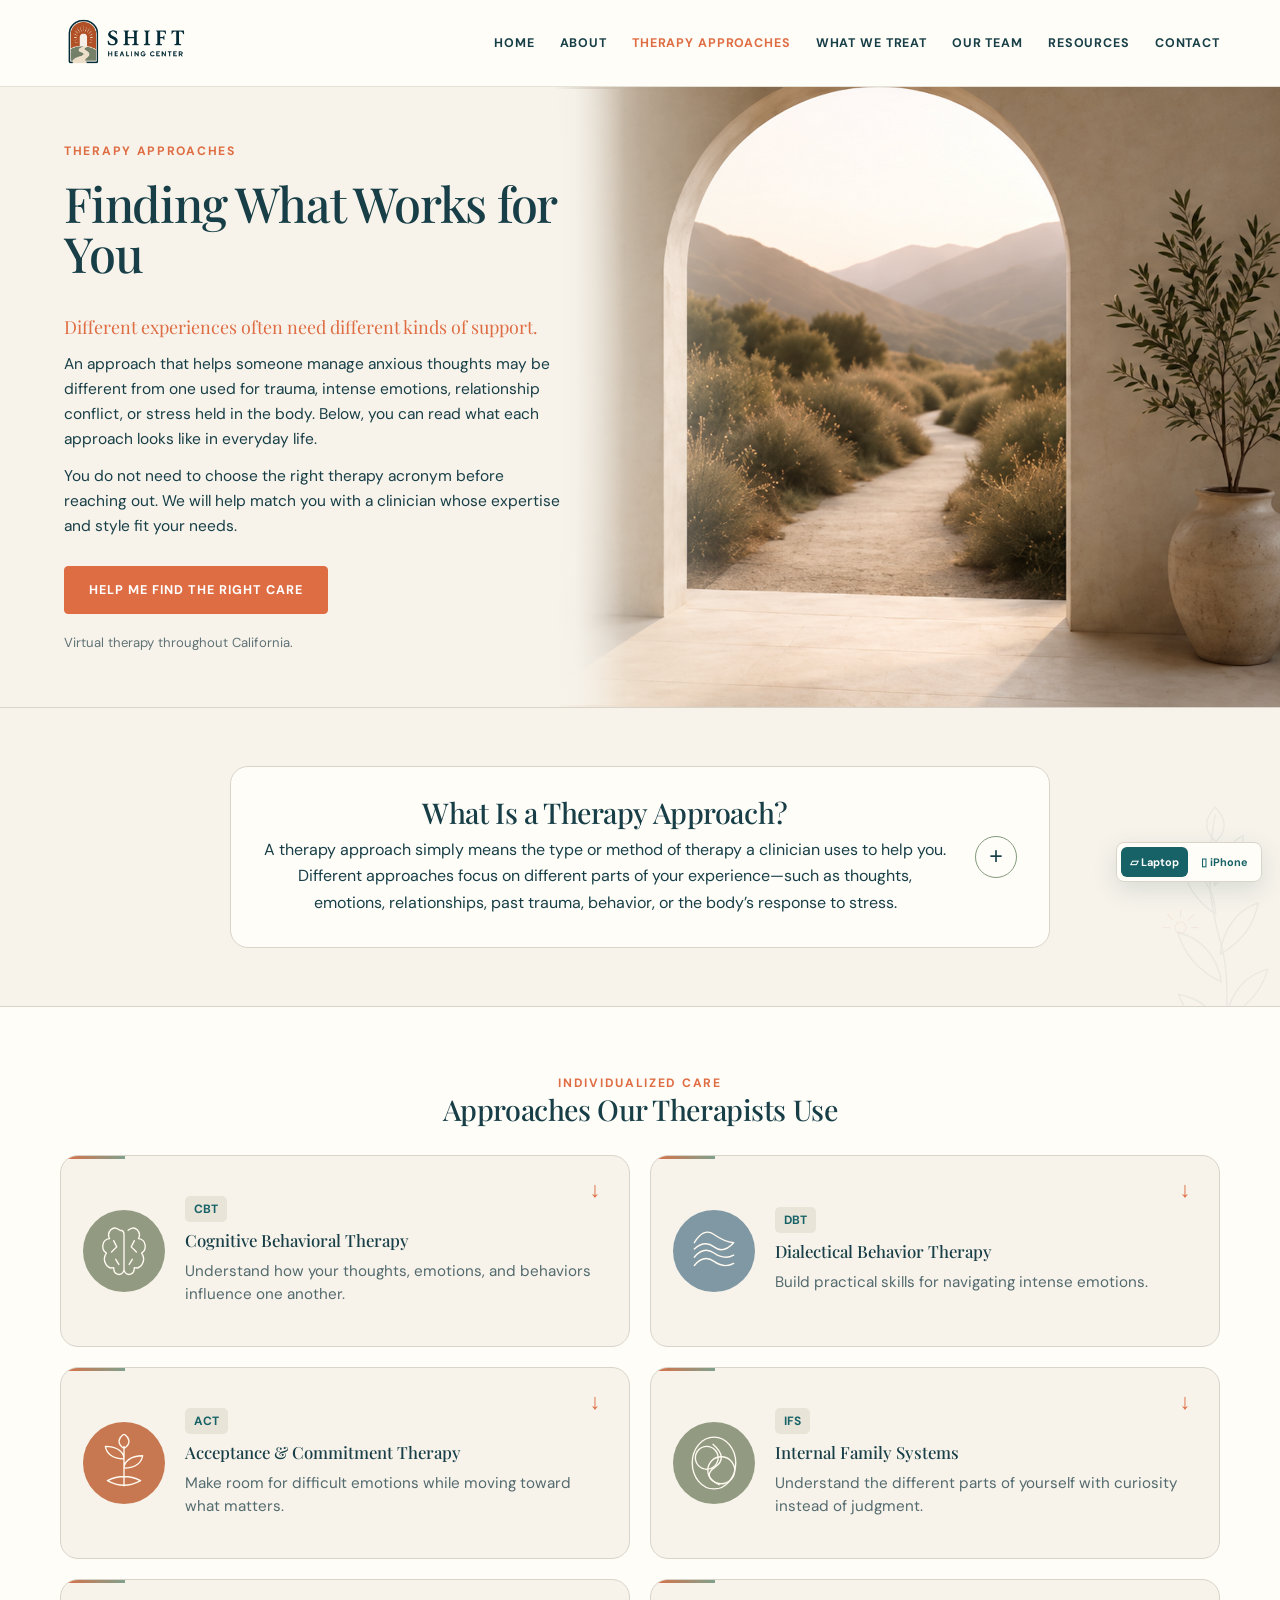
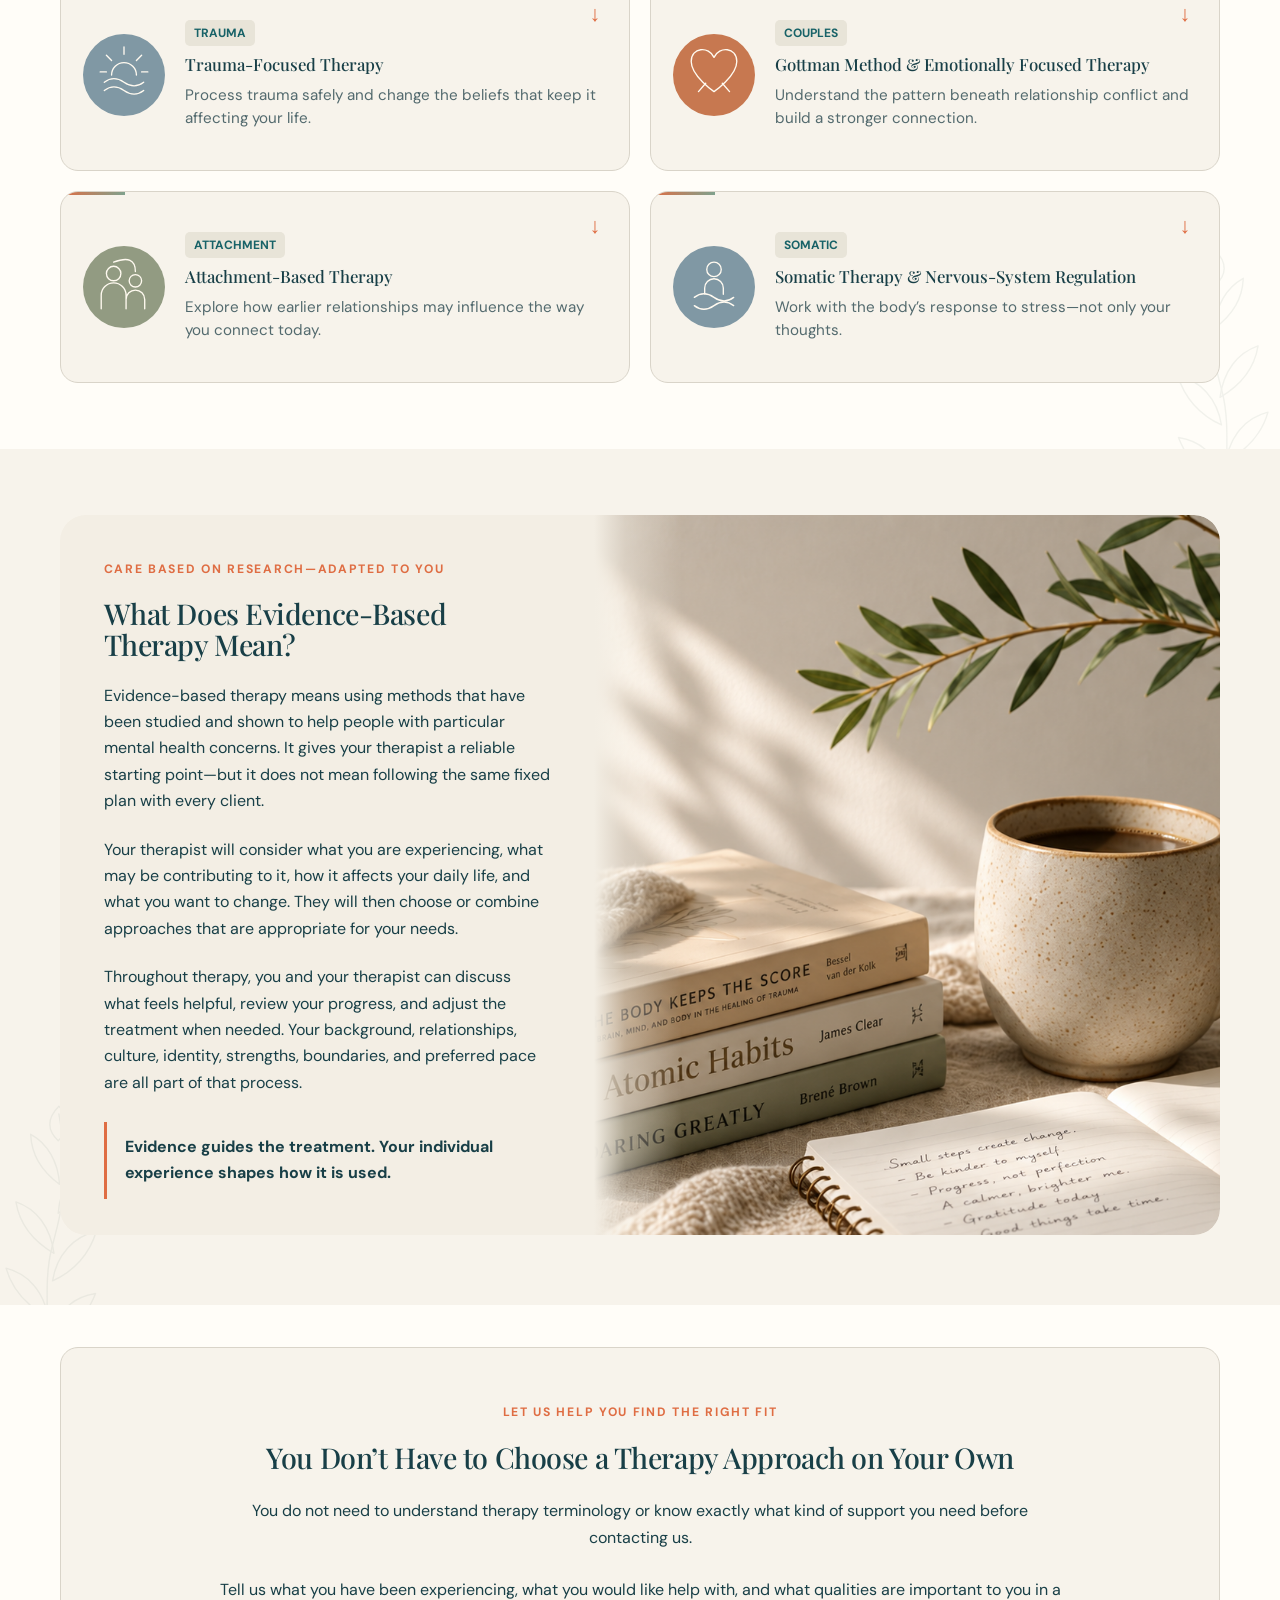
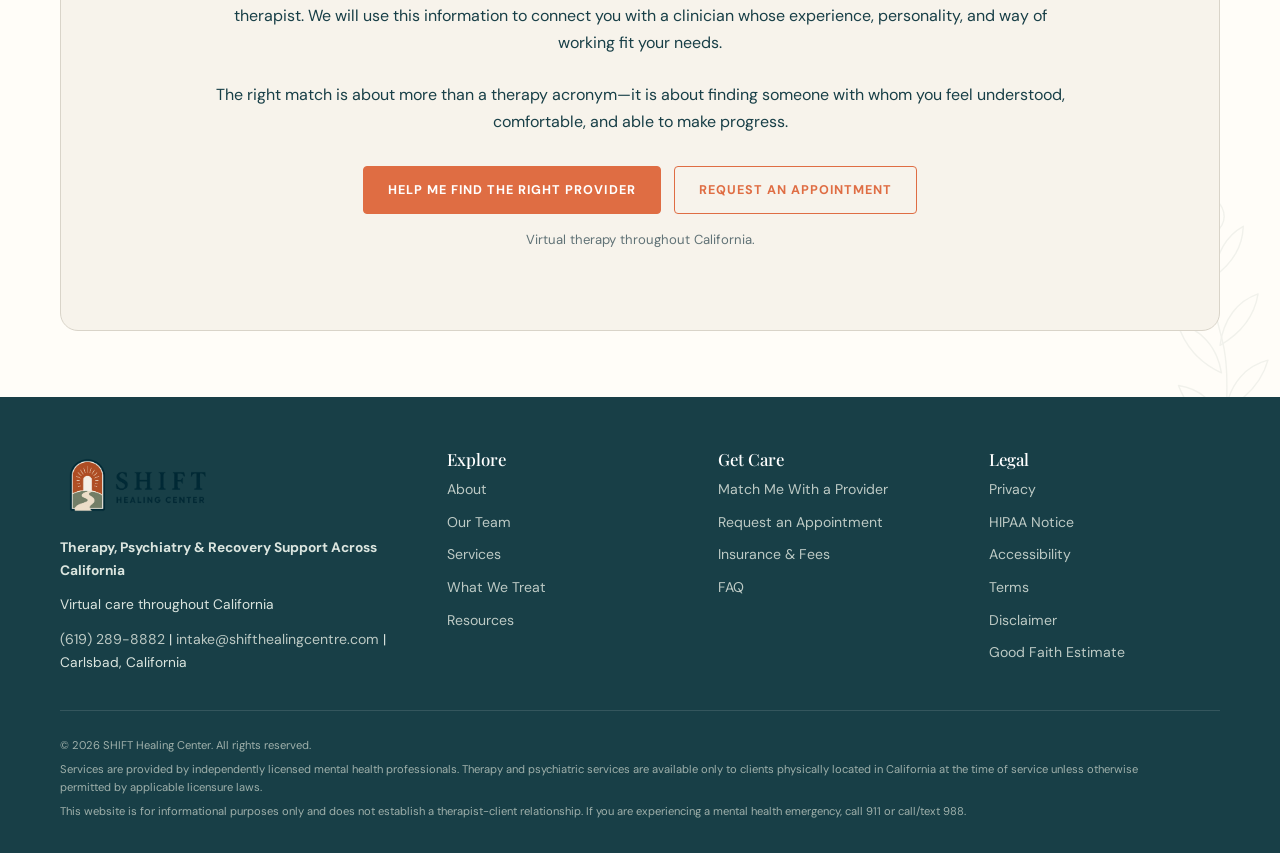
==== commit 8f88743b: "Add files via upload" ====
--- a/services.html
+++ b/services.html
@@ -4,7 +4,71 @@
 .approach-card summary:before{position:absolute;left:20px;top:28px;display:grid;place-items:center;width:34px;height:34px;border:1px solid rgba(210,104,68,.55);border-radius:50%;color:var(--orange);font:1rem/1 Arial,sans-serif}.approach-card:nth-child(1) summary:before{content:'◎'}.approach-card:nth-child(2) summary:before{content:'≋'}.approach-card:nth-child(3) summary:before{content:'→'}.approach-card:nth-child(4) summary:before{content:'◉'}.approach-card:nth-child(5) summary:before{content:'◇'}.approach-card:nth-child(6) summary:before{content:'♡'}.approach-card:nth-child(7) summary:before{content:'⌒'}.approach-card:nth-child(8) summary:before{content:'≈'}
 @media(max-width:900px){.approach-hero-grid{grid-template-columns:1fr;min-height:0}.approach-hero-grid>div:first-child{padding:46px 28px;background:linear-gradient(180deg,#f7f3eb 0%,#f7f3eb 88%,rgba(247,243,235,0) 100%)}.approach-hero .image-therapy{width:100%;margin:-25px 0 0;min-height:430px;background-image:linear-gradient(180deg,#f7f3eb 0%,rgba(247,243,235,0) 25%),url('assets/3.png')}.approach-grid{grid-template-columns:1fr}.evidence .story-grid{grid-template-columns:1fr}.evidence .image-detail{min-height:420px}}
 @media(max-width:560px){.approach-hero-grid>div:first-child{padding:36px 20px}.approach-hero h1{font-size:2.35rem!important}.approach-hero .image-therapy{min-height:300px}.intro-band{padding:42px 0}.therapy-intro{padding:0 20px;border-radius:18px}.therapy-intro summary{padding:24px 52px 24px 0}.therapy-intro-body{padding:0 0 22px}.therapy-intro .accordion-mark{width:36px;height:36px}.approach-card summary{padding-left:54px}.therapy-icon{left:12px}.approach-card .accordion-mark{right:12px}.evidence .story-grid>div:first-child{padding:38px 24px}.evidence .image-detail{min-height:310px}.section:last-of-type{padding-top:34px}.section:last-of-type .cta-box{padding:38px 22px}}
+
+/* Matching line icons and calm card finishes; existing dimensions retained. */
+.approach-card,.therapy-intro{border:1px solid var(--line);border-radius:18px;background:var(--paper);box-shadow:none}
+.approach-card:before,.approach-card summary:before{display:none}
+.approach-card .therapy-icon{border:0;border-radius:0;background:transparent;color:#849b7d}
+.approach-card .accordion-mark,.therapy-intro .accordion-mark{border-color:#849b7d;color:var(--ink);background:transparent}
+.approach-card summary:focus-visible,.therapy-intro summary:focus-visible{outline:2px solid var(--teal);outline-offset:-3px;border-radius:14px}
+/* Calm, compact approach cards; scoped to this section only. */
+.approach-grid{align-items:start}
+.approach-card{background:var(--cream);cursor:pointer}
+.approach-card:before{display:block;content:"";position:absolute;top:0;left:0;width:64px;height:3px;background:linear-gradient(90deg,var(--terracotta),var(--sage));z-index:1}
+.approach-card summary{padding:22px 72px 22px 24px}
+.approach-card summary h4{font-weight:400;line-height:1.55}
+.approach-card .accordion-mark{right:18px;width:32px;height:32px;font-size:1.2rem;border-width:1px;transform:translateY(-50%)}
+.approach-card .accordion-mark:after{content:"";position:absolute;inset:-8px}
+.approach-card[open] .accordion-mark{transform:translateY(-50%);background:transparent;color:var(--ink)}
+.approach-card .approach-body{padding:0 24px 24px;border-top:0;animation:none}
+.approach-hero .actions .btn{background:var(--terracotta)}
+@media(max-width:560px){.approach-card summary{padding:20px 62px 20px 20px}.approach-card .accordion-mark{right:16px}.approach-card .approach-body{padding:0 20px 20px}}
+/* Illustrated approach cards, consistent sizes and an arrow-only disclosure. */
+.approach-card summary{display:grid;grid-template-columns:96px minmax(0,1fr);grid-template-rows:auto auto 1fr auto;column-gap:24px;row-gap:8px;padding:24px;box-sizing:border-box;min-height:250px;height:var(--approach-summary-height,auto)}
+.approach-card .approach-emblem{grid-column:1;grid-row:1/5;align-self:center;display:grid;place-items:center;width:96px;height:112px;border-radius:50%;background:#929b82;color:#fffaf0}
+.approach-card:nth-child(3n+2) .approach-emblem{background:#8098a4}.approach-card:nth-child(3n) .approach-emblem{background:#c77850}
+.approach-emblem svg{width:62px;height:72px}
+.approach-card .approach-acronym{grid-column:2;justify-self:start;background:#e8e4d8;padding:3px 9px;border-radius:5px;font-size:.75rem;font-weight:700;color:var(--teal)}
+.approach-card summary h3,.approach-card summary h4{grid-column:2;margin:0}
+.approach-card summary h3{font-size:1.25rem;line-height:1.3}.approach-card summary h4{font-size:.95rem;font-weight:400;line-height:1.55}
+.approach-card summary .accordion-mark,.approach-card[open] summary .accordion-mark{position:static;grid-column:2;justify-self:start;align-self:end;transform:none;width:44px;height:44px;border:0;border-radius:0;background:none;color:var(--terracotta);font-size:1.65rem}
+.approach-card .accordion-mark:after{display:none}
+@media(max-width:560px){.approach-card summary{grid-template-columns:68px minmax(0,1fr);column-gap:16px;padding:20px;min-height:240px}.approach-card .approach-emblem{width:68px;height:84px}.approach-emblem svg{width:46px;height:56px}.approach-card summary h3{font-size:1.15rem}}
+/* Final spacing refinements for the illustrated cards and research section. */
+.approach-card summary{grid-template-columns:82px minmax(0,1fr);grid-template-rows:auto auto auto;align-content:center;column-gap:20px;row-gap:8px;padding:22px;min-height:190px}
+.approach-card .approach-emblem{grid-row:1/4;width:82px;height:82px;align-self:center}
+.approach-emblem svg{width:50px;height:58px}
+.approach-card .approach-acronym{margin-right:42px}
+.approach-card summary .accordion-mark,.approach-card[open] summary .accordion-mark{position:absolute;top:12px;right:12px;transform:none;width:44px;height:44px;font-size:1.35rem}
+.approach-card .approach-body{padding:2px 22px 24px}
+.evidence .story-grid{grid-template-columns:minmax(0,.46fr) minmax(0,.54fr);gap:0;border-radius:26px}
+.evidence .story-grid>div:first-child{padding:44px clamp(28px,3.4vw,52px) 36px}
+.evidence .eyebrow{margin-bottom:18px}
+.evidence h2{margin-top:0;margin-bottom:20px}
+.evidence .story-grid p{font-size:1rem;line-height:1.65;margin:22px 0 0}
+.evidence .story-grid p:last-child{margin-top:26px;margin-bottom:0;padding:12px 0 12px 18px;border-left:3px solid var(--terracotta)}
+.evidence .image-detail{position:relative;min-height:0;border-radius:0 26px 26px 0;overflow:hidden;mask-image:none;-webkit-mask-image:none}
+.evidence .image-detail:after{content:"";position:absolute;inset:0;pointer-events:none;background:linear-gradient(90deg,#f3eee4,rgba(243,238,228,.45) 5%,transparent 14%)}
+@media(max-width:900px){.evidence .story-grid{grid-template-columns:1fr}.evidence .image-detail{height:auto;min-height:360px;border-radius:0 0 26px 26px}.evidence .image-detail:after{background:linear-gradient(180deg,#f3eee4,rgba(243,238,228,.45) 5%,transparent 16%)}}
+@media(max-width:560px){.approach-card summary{grid-template-columns:62px minmax(0,1fr);column-gap:16px;padding:20px;min-height:180px}.approach-card .approach-emblem{width:62px;height:62px}.approach-emblem svg{width:38px;height:44px}.approach-card summary .accordion-mark,.approach-card[open] summary .accordion-mark{top:8px;right:8px}.approach-card .approach-body{padding:2px 20px 22px}.evidence .story-grid>div:first-child{padding:32px 24px 28px}.evidence .image-detail{min-height:300px}}
 </style><script>
+document.addEventListener('DOMContentLoaded',()=>{
+ document.querySelectorAll('.approach-card').forEach(card=>{
+  const mark=card.querySelector('.accordion-mark');let animation;
+  const sync=()=>{mark.textContent=card.open?'↑':'↓'};sync();card.addEventListener('toggle',sync);
+  card.addEventListener('click',event=>{
+   if(event.target.closest('a,button,input')||window.getSelection().toString())return;
+   event.preventDefault();if(animation)return;
+   const opening=!card.open;const start=card.getBoundingClientRect().height;
+   if(opening)card.open=true;
+   const end=opening?card.getBoundingClientRect().height:card.querySelector('summary').getBoundingClientRect().height+2;
+   mark.textContent=opening?'↑':'↓';
+   if(matchMedia('(prefers-reduced-motion: reduce)').matches){card.open=opening;sync();return}
+   animation=card.animate([{height:start+'px'},{height:end+'px'}],{duration:240,easing:'ease-in-out'});
+   animation.onfinish=()=>{card.open=opening;animation=null;sync()};
+  });
+ });
+});
 document.addEventListener('DOMContentLoaded',()=>{
  const content=[
   [`<p>CBT helps you notice the connection between what you think, how you feel, and what you do. Patterns such as expecting the worst or avoiding situations can provide temporary relief while making anxiety stronger over time.</p><p>You and your therapist identify these patterns, examine whether thoughts are accurate or fear-based, and practise more balanced ways of responding. Sessions may include coping techniques, new behaviours, and skills to use between appointments.</p><p><b>CBT may be helpful for:</b></p><ul><li>Anxiety, panic, or frequent worry</li><li>Depression or low motivation</li><li>Low self-esteem or harsh self-criticism</li><li>Fears, avoidance, obsessive thinking, and stress</li></ul><p class="closing">The purpose is not forced positive thinking—it is seeing situations more clearly and choosing responses that support you.</p>`],
@@ -16,21 +80,41 @@
   [`<p>Early relationships shape what we expect from closeness, trust, support, and conflict. If care was unavailable, unpredictable, critical, or unsafe, protective reactions may continue into adult relationships.</p><p>Attachment-based therapy helps you understand where these patterns came from and practise trust, boundaries, communication, and emotional closeness in safer ways.</p><p><b>This approach may be helpful for:</b></p><ul><li>Fear of rejection or abandonment</li><li>Difficulty trusting or asking for support</li><li>Becoming overly dependent or emotionally distant</li><li>Repeated patterns and discomfort with vulnerability</li></ul><p class="closing">The goal is not to blame the past, but to develop more flexible ways of connecting now.</p>`],
   [`<p>Stress and trauma affect more than thoughts. They can change breathing, muscle tension, heart rate, digestion, sleep, energy, and the ability to feel safe.</p><p>Somatic therapy helps you recognise activation or shutdown in the body. Sessions may use grounding, breathing, gentle movement, sensory awareness, or ways to return to a more settled state.</p><p><b>This approach may be helpful for:</b></p><ul><li>Physical tension, panic, or a racing heart</li><li>Feeling constantly alert or unable to relax</li><li>Freezing, shutdown, numbness, or disconnection</li><li>Sleep problems and physical trauma responses</li></ul><p class="closing">You remain in control while physical responses are explored gradually and without force.</p>`]
  ];
- document.querySelectorAll('.approach-card .approach-body').forEach((body,index)=>{const link=body.querySelector('a');body.innerHTML=content[index][0];if(link){link.className='text-link';body.appendChild(link);}});
+ document.querySelectorAll('.approach-card .approach-body').forEach((body,index)=>{body.innerHTML=content[index][0]});
+ const icons=[
+ '<path d="M20 8c-7-6-13 2-10 8-8 1-8 11-3 14-5 7 1 16 7 14 0 8 9 9 10 2V12c0-3-1-4-4-4Zm8 0c7-6 13 2 10 8 8 1 8 11 3 14 5 7-1 16-7 14 0 8-9 9-10 2M14 18l3 6-5 5m4 7 3 5m15-23-3 6 5 5m-4 7-3 5"/>',
+ '<path d="M5 20q9-15 19-8t19 8Q33 31 24 24T5 26m0 8q9-11 19-4t19 2M5 42q9-11 19-4t19 2"/>',
+ '<path d="M24 50V12m0 12C12 24 7 18 6 12c12 0 18 6 18 12Zm0 9c12 0 17-6 18-12-12 0-18 6-18 12Zm0-19C15 8 21 2 24 0c3 2 9 8 0 14ZM8 45q16-8 32 0-16 9-32 0Z"/>',
+ '<ellipse cx="24" cy="28" rx="21" ry="25"/><circle cx="17" cy="23" r="11"/><circle cx="31" cy="35" r="13"/><path d="M23 10q15 13 2 22t4 17"/>',
+ '<path d="M5 35q9-7 19 0t19 0M5 43q9-7 19 0t19 0M12 28a12 12 0 0 1 24 0M24 1v7M7 9l5 5m24 0 5-5M1 25h6m34 0h6"/>',
+ '<path d="M24 44S2 29 2 15C2 1 19 0 24 11 29 0 46 1 46 15c0 14-22 29-22 29Zm-15 0 7-8m16 0 7 8"/>',
+ '<circle cx="14" cy="15" r="7"/><circle cx="35" cy="22" r="6"/><path d="M2 49V36a12 12 0 0 1 24 0v13m0 0V40a9 9 0 0 1 18 0v9M14 4q21-8 21 9"/>',
+ '<circle cx="24" cy="11" r="7"/><path d="M15 35v-6a9 9 0 0 1 18 0v6M5 38q9-7 19 0t19 0M5 46q9 7 19 0t19 0"/>'
+ ];
+ const labels=['CBT','DBT','ACT','IFS','TRAUMA','COUPLES','ATTACHMENT','SOMATIC'];
+ document.querySelectorAll('.approach-card summary').forEach((summary,index)=>{
+  const emblem=document.createElement('span');emblem.className='approach-emblem';emblem.setAttribute('aria-hidden','true');emblem.innerHTML='<svg viewBox="0 0 48 56" fill="none" stroke="currentColor" stroke-width="1.3" stroke-linecap="round" stroke-linejoin="round">'+icons[index]+'</svg>';
+  const label=document.createElement('span');label.className='approach-acronym';label.textContent=labels[index];summary.prepend(emblem,label);
+  const title=summary.querySelector('h3');title.textContent=title.textContent.replace(/\s*\((CBT|DBT|ACT|IFS)\)\s*$/,'');
+ });
+ const grid=document.querySelector('.approach-grid');let previousWidth=0;
+ const equalize=()=>{grid.style.removeProperty('--approach-summary-height');const summaries=[...grid.querySelectorAll('summary')];const height=Math.max(...summaries.map(s=>s.getBoundingClientRect().height));grid.style.setProperty('--approach-summary-height',Math.ceil(height)+'px')};
+ new ResizeObserver(entries=>{const width=entries[0].contentRect.width;if(Math.abs(width-previousWidth)>1){previousWidth=width;equalize()}}).observe(grid);
+ document.fonts.ready.then(equalize);
 });
 </script></head><body>
 <header class="site-header"><div class="container nav"><a class="logo" href="index.html"><img class="brand-logo" src="assets/logo.png" alt="SHIFT Healing Center"></a><button class="menu-toggle" aria-label="Open menu" aria-expanded="false">☰</button><nav class="nav-links"><a href="index.html">Home</a><a href="about.html">About</a><a class="active" href="services.html">Therapy Approaches</a><a href="specialties.html">What We Treat</a><a href="team.html">Our Team</a><a href="resources.html">Resources</a><a href="contact.html">Contact</a></nav><a class="btn" href="contact.html">Get started</a></div></header>
-<main><section class="approach-hero"><div class="approach-hero-grid"><div><div class="eyebrow">Therapy Approaches</div><h1>Finding What Works for You</h1><p class="lead">Different experiences often need different kinds of support.</p><p>An approach that helps someone manage anxious thoughts may be different from one used for trauma, intense emotions, relationship conflict, or stress held in the body. Below, you can read what each approach looks like in everyday life.</p><p>You do not need to choose the right therapy acronym before reaching out. We will help match you with a clinician whose expertise and style fit your needs.</p><div class="actions"><a class="btn" href="contact.html">Help Me Choose the Right Approach</a><a class="btn outline" href="contact.html">Request an Appointment</a></div><p class="availability">Virtual therapy throughout California.</p></div><div class="numbered-image image-therapy" role="img" aria-label="A calm therapy setting"></div></div></section>
+<main><section class="approach-hero"><div class="approach-hero-grid"><div><div class="eyebrow">Therapy Approaches</div><h1>Finding What Works for You</h1><p class="lead">Different experiences often need different kinds of support.</p><p>An approach that helps someone manage anxious thoughts may be different from one used for trauma, intense emotions, relationship conflict, or stress held in the body. Below, you can read what each approach looks like in everyday life.</p><p>You do not need to choose the right therapy acronym before reaching out. We will help match you with a clinician whose expertise and style fit your needs.</p><div class="actions"><a class="btn" href="contact.html">HELP ME FIND THE RIGHT CARE</a></div><p class="availability">Virtual therapy throughout California.</p></div><div class="numbered-image image-therapy" role="img" aria-label="A calm therapy setting"></div></div></section>
 <section class="intro-band"><div class="container narrow"><details class="therapy-intro"><summary><h2>What Is a Therapy Approach?</h2><p class="intro-summary">A therapy approach simply means the type or method of therapy a clinician uses to help you. Different approaches focus on different parts of your experience—such as thoughts, emotions, relationships, past trauma, behavior, or the body’s response to stress.</p><span class="accordion-mark" aria-hidden="true">+</span></summary><div class="therapy-intro-body"><p>For example, a military veteran affected by traumatic experiences may benefit from trauma-focused therapy, while someone struggling with constant worry may find CBT helpful. A couple experiencing repeated conflict may need a relationship-based approach, while someone who feels overwhelmed by intense emotions may benefit from DBT.</p><p>These are only examples. People with similar difficulties may need different support depending on their experiences, personality, goals, and current situation. Your therapist may use one approach, combine several, or adjust your treatment as your needs change.</p><p><b>You do not need to know which type of therapy to choose.</b> Tell us what you are going through, and we will help you find a therapist and approach that feel right for you.</p></div></details></div></section>
 <section class="section"><div class="container"><div class="section-title"><div class="eyebrow">Individualized care</div><h2>Approaches Our Therapists Use</h2></div><div class="approach-grid">
-<details class="approach-card"><summary><span class="method">CBT</span><h3>Cognitive Behavioral Therapy (CBT)</h3><h4>Understand how your thoughts, emotions, and behaviors influence one another.</h4><span class="accordion-mark" aria-hidden="true">+</span></summary><div class="approach-body"><p>CBT helps you recognize unhelpful patterns, develop more balanced ways of thinking, and practice responses that better support your goals.</p><p class="helpful"><b>Often helpful for:</b> Anxiety • Panic • Depression • Stress • Perfectionism • Low self-worth</p><a href="contact.html">Learn About CBT →</a></div></details>
-<details class="approach-card"><summary><span class="method">DBT</span><h3>Dialectical Behavior Therapy (DBT)</h3><h4>Build practical skills for navigating intense emotions.</h4><span class="accordion-mark" aria-hidden="true">+</span></summary><div class="approach-body"><p>DBT combines acceptance with change. It offers concrete tools for managing distress, regulating emotions, communicating effectively, and responding more intentionally.</p><p class="helpful"><b>Often helpful for:</b> Emotional overwhelm • Impulsivity • Relationship conflict • Distress tolerance • Mood instability</p><a href="contact.html">Learn About DBT →</a></div></details>
-<details class="approach-card"><summary><span class="method">ACT</span><h3>Acceptance &amp; Commitment Therapy (ACT)</h3><h4>Make room for difficult emotions while moving toward what matters.</h4><span class="accordion-mark" aria-hidden="true">+</span></summary><div class="approach-body"><p>ACT helps you respond differently to uncomfortable thoughts and feelings so they no longer have to control your choices. The focus is on flexibility, values, and meaningful action.</p><p class="helpful"><b>Often helpful for:</b> Anxiety • Depression • Burnout • Avoidance • Grief • Life transitions</p><a href="contact.html">Learn About ACT →</a></div></details>
-<details class="approach-card"><summary><span class="method">IFS</span><h3>Internal Family Systems (IFS)</h3><h4>Understand the different parts of yourself with curiosity instead of judgment.</h4><span class="accordion-mark" aria-hidden="true">+</span></summary><div class="approach-body"><p>IFS-informed therapy explores how protective patterns developed and what they may be trying to accomplish. This can create greater self-compassion, clarity, and internal balance.</p><p class="helpful"><b>Often helpful for:</b> Trauma • Shame • Self-criticism • Attachment wounds • Identity • Emotional avoidance</p><a href="contact.html">Learn About IFS →</a></div></details>
-<details class="approach-card"><summary><span class="method">TRAUMA</span><h3>Trauma-Focused Therapy</h3><h4>Process trauma safely and change the beliefs that keep it affecting your life.</h4><span class="accordion-mark" aria-hidden="true">+</span></summary><div class="approach-body"><p>Our clinicians may use Cognitive Processing Therapy (CPT), Trauma-Focused CBT, EMDR, or an integrated trauma-informed approach based on your age, experiences, symptoms, and readiness.</p><p class="helpful"><b>Often helpful for:</b> PTSD • Complex trauma • Childhood trauma • Trauma-related guilt or shame • Avoidance • Feeling unsafe</p><a href="specialties.html">Explore Trauma Treatment →</a></div></details>
-<details class="approach-card"><summary><span class="method">COUPLES</span><h3>Gottman Method &amp; Emotionally Focused Therapy</h3><h4>Understand the pattern beneath relationship conflict and build a stronger connection.</h4><span class="accordion-mark" aria-hidden="true">+</span></summary><div class="approach-body"><p>These evidence-based couples approaches help partners improve communication, manage conflict, repair emotional injuries, and create greater trust and security.</p><p class="helpful"><b>Often helpful for:</b> Recurring arguments • Emotional distance • Trust concerns • Intimacy • Attachment injuries • Relationship repair</p><a href="contact.html">Explore Couples Therapy →</a></div></details>
-<details class="approach-card"><summary><span class="method">ATTACHMENT</span><h3>Attachment-Based Therapy</h3><h4>Explore how earlier relationships may influence the way you connect today.</h4><span class="accordion-mark" aria-hidden="true">+</span></summary><div class="approach-body"><p>Attachment-based therapy helps you understand patterns involving trust, closeness, boundaries, vulnerability, and emotional safety—without assuming your past has to determine your future.</p><p class="helpful"><b>Often helpful for:</b> Relationship patterns • Fear of abandonment • People-pleasing • Difficulty trusting • Childhood wounds • Self-worth</p><a href="contact.html">Learn About Attachment-Based Therapy →</a></div></details>
-<details class="approach-card"><summary><span class="method">SOMATIC</span><h3>Somatic Therapy &amp; Nervous-System Regulation</h3><h4>Work with the body’s response to stress—not only your thoughts.</h4><span class="accordion-mark" aria-hidden="true">+</span></summary><div class="approach-body"><p>Somatic and nervous-system-informed approaches help you notice physical responses, regulate emotional activation, and build a greater sense of safety and resilience.</p><p class="helpful"><b>Often helpful for:</b> Trauma responses • Anxiety • Panic • Chronic stress • Burnout • Emotional shutdown or overwhelm</p><a href="contact.html">Learn About Somatic Therapy →</a></div></details>
+<details class="approach-card"><summary><h3>Cognitive Behavioral Therapy (CBT)</h3><h4>Understand how your thoughts, emotions, and behaviors influence one another.</h4><span class="accordion-mark" aria-hidden="true">+</span></summary><div class="approach-body"><p>CBT helps you recognize unhelpful patterns, develop more balanced ways of thinking, and practice responses that better support your goals.</p><p class="helpful"><b>Often helpful for:</b> Anxiety • Panic • Depression • Stress • Perfectionism • Low self-worth</p><a href="contact.html">Learn About CBT →</a></div></details>
+<details class="approach-card"><summary><h3>Dialectical Behavior Therapy (DBT)</h3><h4>Build practical skills for navigating intense emotions.</h4><span class="accordion-mark" aria-hidden="true">+</span></summary><div class="approach-body"><p>DBT combines acceptance with change. It offers concrete tools for managing distress, regulating emotions, communicating effectively, and responding more intentionally.</p><p class="helpful"><b>Often helpful for:</b> Emotional overwhelm • Impulsivity • Relationship conflict • Distress tolerance • Mood instability</p><a href="contact.html">Learn About DBT →</a></div></details>
+<details class="approach-card"><summary><h3>Acceptance &amp; Commitment Therapy (ACT)</h3><h4>Make room for difficult emotions while moving toward what matters.</h4><span class="accordion-mark" aria-hidden="true">+</span></summary><div class="approach-body"><p>ACT helps you respond differently to uncomfortable thoughts and feelings so they no longer have to control your choices. The focus is on flexibility, values, and meaningful action.</p><p class="helpful"><b>Often helpful for:</b> Anxiety • Depression • Burnout • Avoidance • Grief • Life transitions</p><a href="contact.html">Learn About ACT →</a></div></details>
+<details class="approach-card"><summary><h3>Internal Family Systems (IFS)</h3><h4>Understand the different parts of yourself with curiosity instead of judgment.</h4><span class="accordion-mark" aria-hidden="true">+</span></summary><div class="approach-body"><p>IFS-informed therapy explores how protective patterns developed and what they may be trying to accomplish. This can create greater self-compassion, clarity, and internal balance.</p><p class="helpful"><b>Often helpful for:</b> Trauma • Shame • Self-criticism • Attachment wounds • Identity • Emotional avoidance</p><a href="contact.html">Learn About IFS →</a></div></details>
+<details class="approach-card"><summary><h3>Trauma-Focused Therapy</h3><h4>Process trauma safely and change the beliefs that keep it affecting your life.</h4><span class="accordion-mark" aria-hidden="true">+</span></summary><div class="approach-body"><p>Our clinicians may use Cognitive Processing Therapy (CPT), Trauma-Focused CBT, EMDR, or an integrated trauma-informed approach based on your age, experiences, symptoms, and readiness.</p><p class="helpful"><b>Often helpful for:</b> PTSD • Complex trauma • Childhood trauma • Trauma-related guilt or shame • Avoidance • Feeling unsafe</p><a href="specialties.html">Explore Trauma Treatment →</a></div></details>
+<details class="approach-card"><summary><h3>Gottman Method &amp; Emotionally Focused Therapy</h3><h4>Understand the pattern beneath relationship conflict and build a stronger connection.</h4><span class="accordion-mark" aria-hidden="true">+</span></summary><div class="approach-body"><p>These evidence-based couples approaches help partners improve communication, manage conflict, repair emotional injuries, and create greater trust and security.</p><p class="helpful"><b>Often helpful for:</b> Recurring arguments • Emotional distance • Trust concerns • Intimacy • Attachment injuries • Relationship repair</p><a href="contact.html">Explore Couples Therapy →</a></div></details>
+<details class="approach-card"><summary><h3>Attachment-Based Therapy</h3><h4>Explore how earlier relationships may influence the way you connect today.</h4><span class="accordion-mark" aria-hidden="true">+</span></summary><div class="approach-body"><p>Attachment-based therapy helps you understand patterns involving trust, closeness, boundaries, vulnerability, and emotional safety—without assuming your past has to determine your future.</p><p class="helpful"><b>Often helpful for:</b> Relationship patterns • Fear of abandonment • People-pleasing • Difficulty trusting • Childhood wounds • Self-worth</p><a href="contact.html">Learn About Attachment-Based Therapy →</a></div></details>
+<details class="approach-card"><summary><h3>Somatic Therapy &amp; Nervous-System Regulation</h3><h4>Work with the body’s response to stress—not only your thoughts.</h4><span class="accordion-mark" aria-hidden="true">+</span></summary><div class="approach-body"><p>Somatic and nervous-system-informed approaches help you notice physical responses, regulate emotional activation, and build a greater sense of safety and resilience.</p><p class="helpful"><b>Often helpful for:</b> Trauma responses • Anxiety • Panic • Chronic stress • Burnout • Emotional shutdown or overwhelm</p><a href="contact.html">Learn About Somatic Therapy →</a></div></details>
 </div></div></section>
 <section class="section evidence"><div class="container story-grid"><div><div class="eyebrow">Care Based on Research—Adapted to You</div><h2>What Does Evidence-Based Therapy Mean?</h2><p>Evidence-based therapy means using methods that have been studied and shown to help people with particular mental health concerns. It gives your therapist a reliable starting point—but it does not mean following the same fixed plan with every client.</p><p>Your therapist will consider what you are experiencing, what may be contributing to it, how it affects your daily life, and what you want to change. They will then choose or combine approaches that are appropriate for your needs.</p><p>Throughout therapy, you and your therapist can discuss what feels helpful, review your progress, and adjust the treatment when needed. Your background, relationships, culture, identity, strengths, boundaries, and preferred pace are all part of that process.</p><p><b>Evidence guides the treatment. Your individual experience shapes how it is used.</b></p></div><div class="numbered-image image-detail" role="img" aria-label="Warm therapeutic environment"></div></div></section>
 <section class="section"><div class="container"><div class="cta-box"><div class="eyebrow">Let Us Help You Find the Right Fit</div><h2>You Don’t Have to Choose a Therapy Approach on Your Own</h2><p>You do not need to understand therapy terminology or know exactly what kind of support you need before contacting us.</p><p>Tell us what you have been experiencing, what you would like help with, and what qualities are important to you in a therapist. We will use this information to connect you with a clinician whose experience, personality, and way of working fit your needs.</p><p>The right match is about more than a therapy acronym—it is about finding someone with whom you feel understood, comfortable, and able to make progress.</p><div class="actions" style="justify-content:center"><a class="btn" href="team.html">Help Me Find the Right Provider</a><a class="btn outline" href="contact.html">Request an Appointment</a></div><p class="availability">Virtual therapy throughout California.</p></div></div></section></main>
